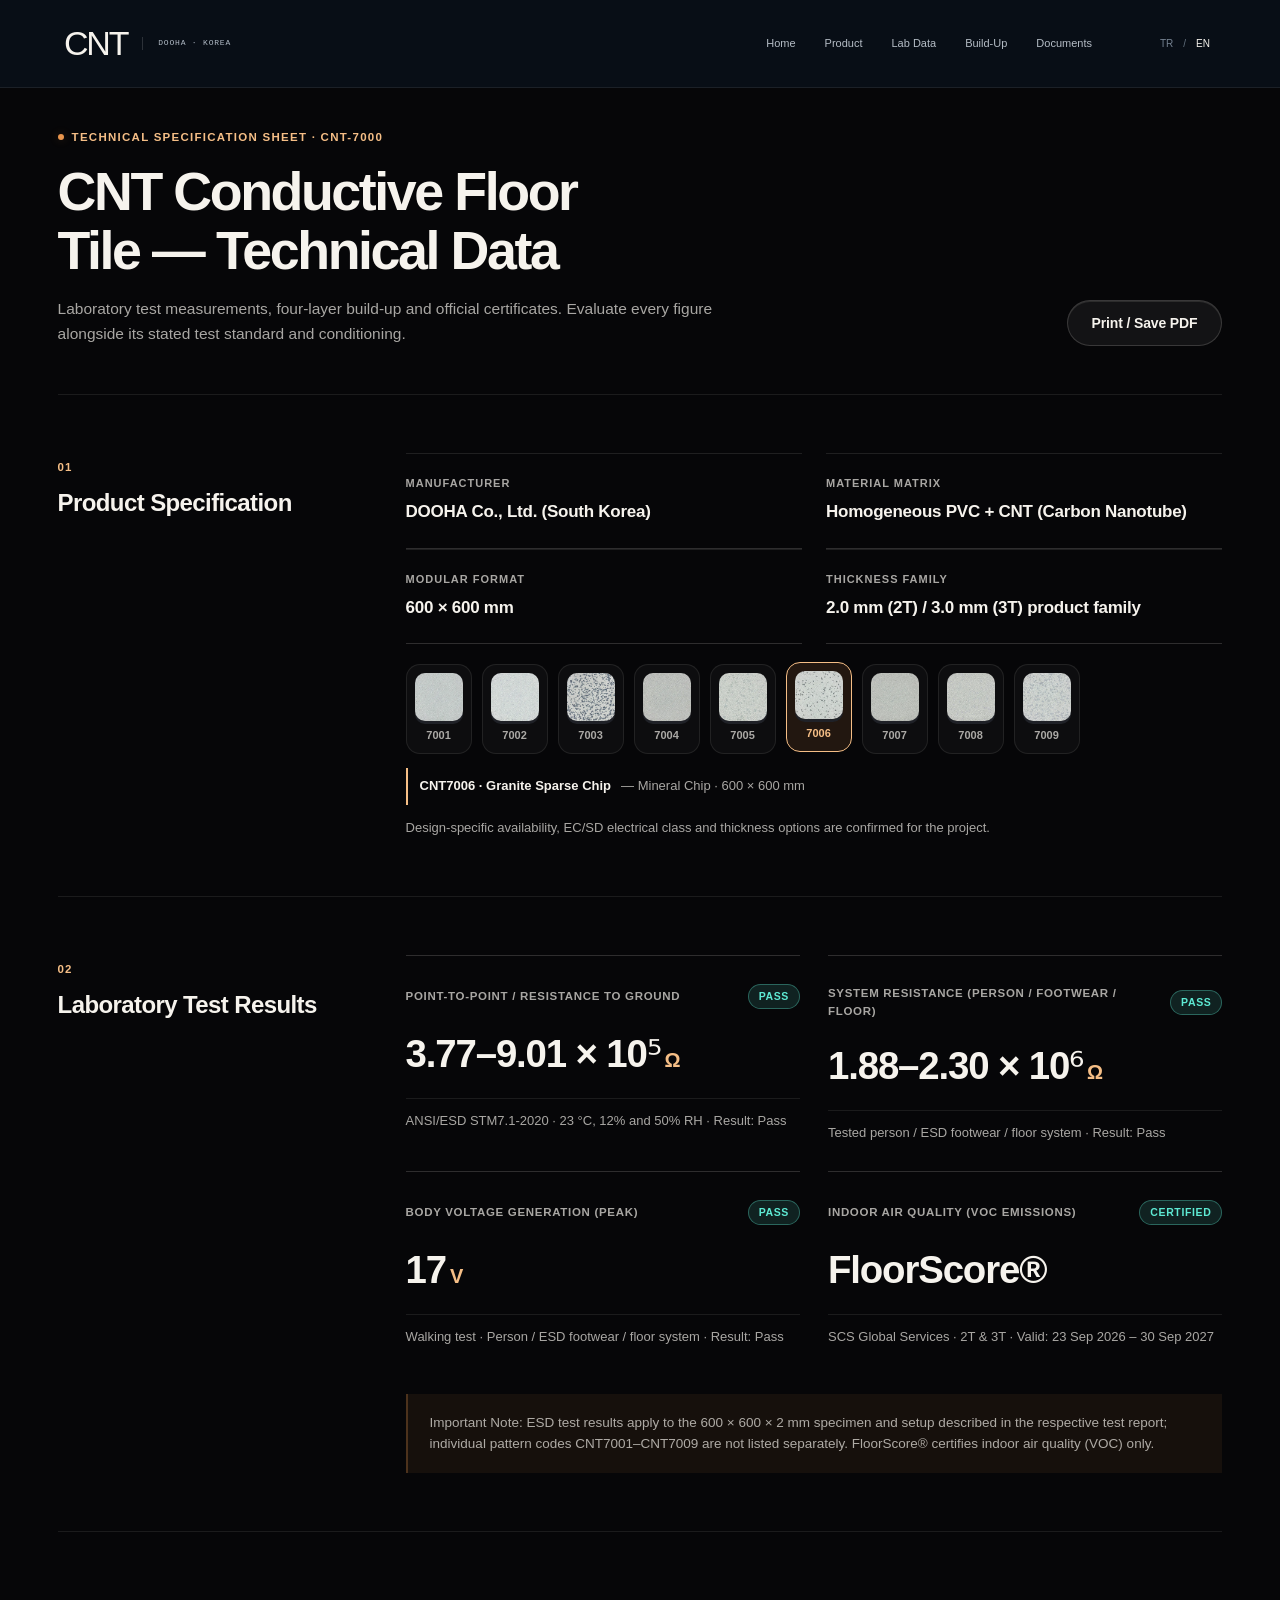
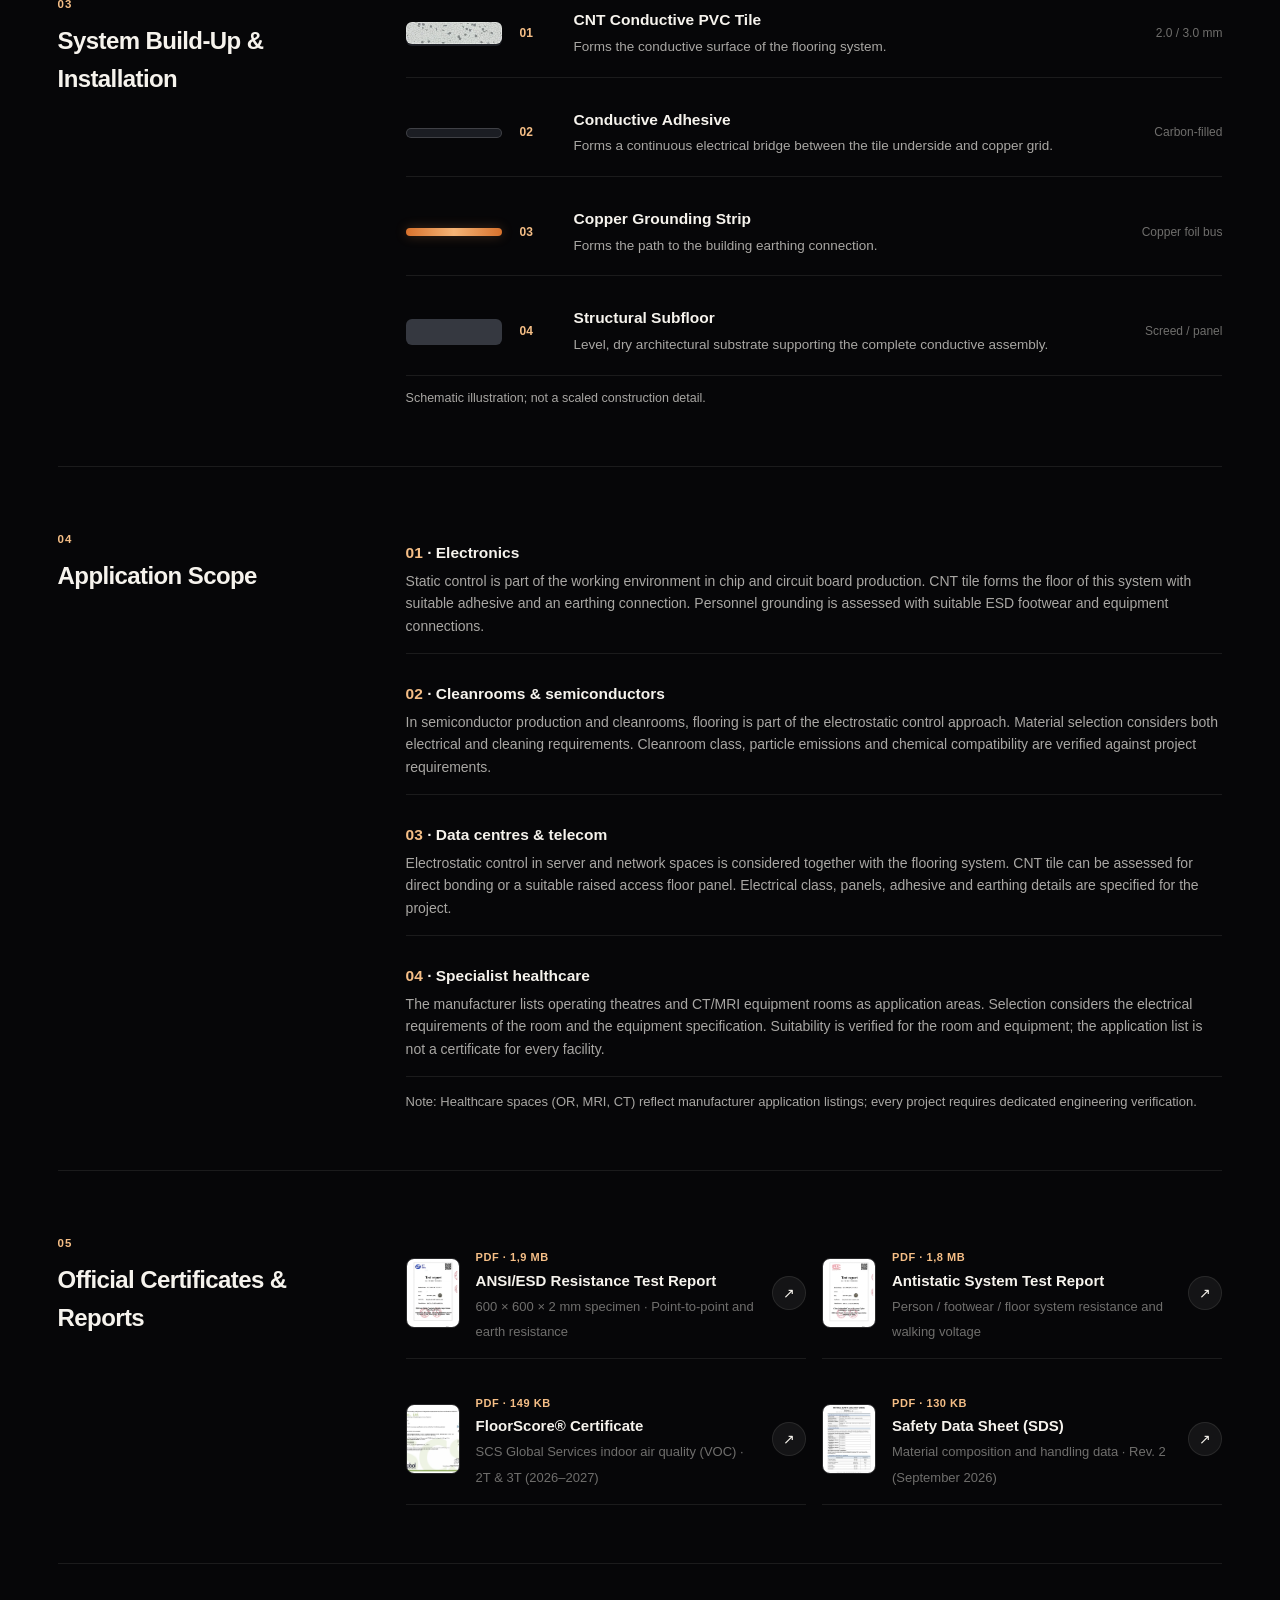
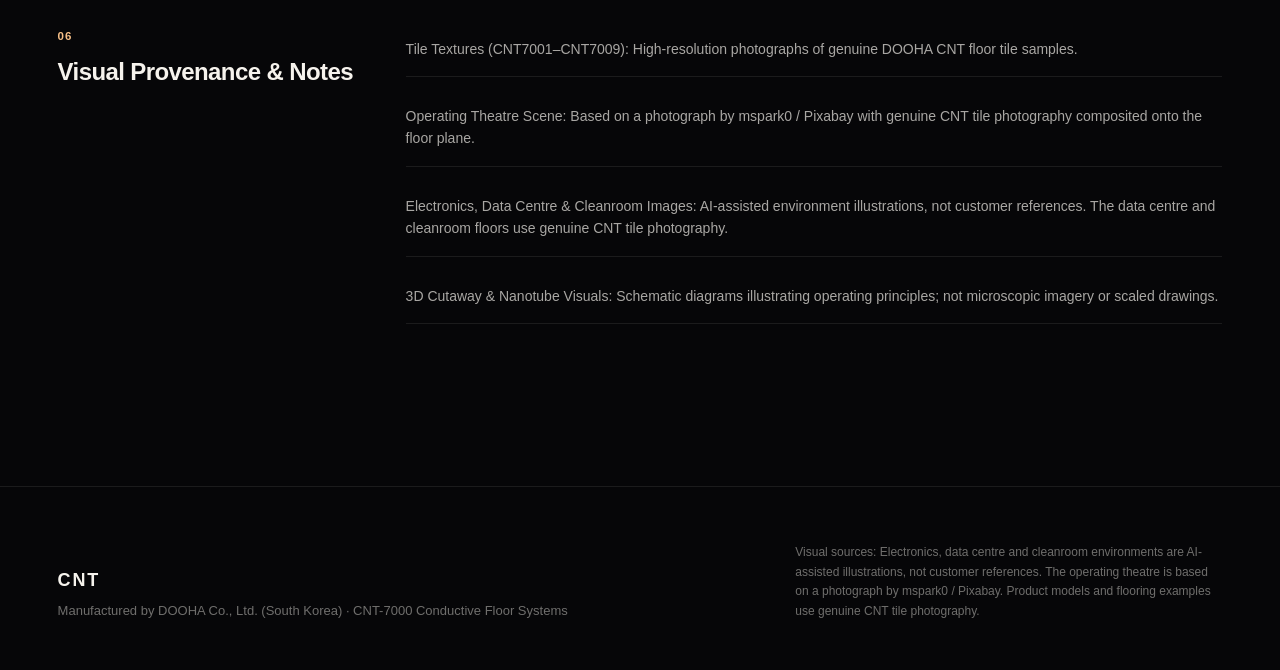
==== teknik.html @ 6a22bdb7 "Publish CNT product experience" ====
<!doctype html>
<html lang="tr">
  <head>
    <meta charset="UTF-8" />
    <meta name="viewport" content="width=device-width, initial-scale=1.0" />
    <title>Teknik Veri Föyü — CNT İletken Zemin Karosu</title>
    <meta
      name="description"
      content="CNT iletken zemin karosu ANSI/ESD STM7.1 test sonuçları, sistem direnci, FloorScore® belgesi ve uygulama kesiti."
    />
    <meta name="theme-color" content="#070709" />
    <link rel="icon" href="/favicon.svg" type="image/svg+xml" />
    <script type="module" crossorigin src="/assets/teknik-BvYZJyWI.js"></script>
    <link rel="modulepreload" crossorigin href="/assets/navigation-B5n_tOTE.js">
    <link rel="stylesheet" crossorigin href="/assets/navigation-Yqg-w2Fh.css">
    <link rel="stylesheet" crossorigin href="/assets/teknik-Cl3Y-DJU.css">
  </head>
  <body>
    <a class="skip-link" href="#main" data-t="a11y.skip">İçeriğe geç</a>

    <header class="cinema-nav is-scrolled" id="top">
      <div class="cinema-nav__inner">
        <a href="/" class="cinema-nav__brand" data-home-href aria-label="CNT Ana Sahne">
          <span class="cinema-nav__logo">CNT</span>
          <span class="cinema-nav__origin" data-t="nav.origin">DOOHA · KORE</span>
        </a>

        <nav class="cinema-nav__links" aria-label="Bölümler">
          <a href="/" class="cinema-nav__link" data-home-href data-t="nav.home">Ana sayfa</a>
          <a href="#urun" class="cinema-nav__link" data-t="tech.nav.s1">Ürün</a>
          <a href="#testler" class="cinema-nav__link" data-t="tech.nav.s2">Testler</a>
          <a href="#uygulama" class="cinema-nav__link" data-t="tech.nav.s3">Katmanlar</a>
          <a href="#belgeler" class="cinema-nav__link" data-t="tech.nav.s5">Belgeler</a>
        </nav>

        <div class="cinema-nav__actions">
          <div class="lang-pill" role="group" aria-label="Dil / Language">
            <button type="button" data-lang-btn="tr" aria-pressed="true">TR</button>
            <span class="lang-pill__separator" aria-hidden="true">/</span>
            <button type="button" data-lang-btn="en" aria-pressed="false">EN</button>
          </div>
        </div>
      </div>
    </header>

    <main id="main" class="container tech-page">
      <header class="tech-head">
        <div class="tech-head__text">
          <span class="eyebrow" data-t="tech.docCode">TEKNİK ŞARTNAME FÖYÜ · CNT-7000</span>
          <h1 class="display-lg" data-t="tech.title">CNT İletken Zemin Karosu — Teknik Bilgiler</h1>
          <p class="prose-calm" data-t="tech.lead">Laboratuvar ölçüm sonuçları, sistem uygulama kesiti ve resmi sertifikalar. Tüm değerleri altlarında belirtilen test standartları ve koşullarıyla birlikte değerlendirin.</p>
        </div>
        <button type="button" class="pill-btn pill-btn--ghost" data-print-btn>
          <span data-t="tech.print">Yazdır / PDF Kaydet</span>
        </button>
      </header>

      <!-- 01 PRODUCT -->
      <section class="tech-section" id="urun">
        <div class="tech-section__title">
          <span class="tech-section__num">01</span>
          <h2 data-t="tech.s1">Ürün Tanımı</h2>
        </div>
        <div>
          <dl class="spec-cards">
            <div class="spec-card">
              <dt data-t="tech.m.maker">Üretici</dt>
              <dd data-t="tech.m.makerV">DOOHA Co., Ltd. (Güney Kore)</dd>
            </div>
            <div class="spec-card">
              <dt data-t="tech.m.mat">Malzeme Yapısı</dt>
              <dd data-t="tech.m.matV">Homojen PVC + CNT (Karbon Nanotüp)</dd>
            </div>
            <div class="spec-card">
              <dt data-t="tech.m.size">Modüler Ölçü</dt>
              <dd data-t="tech.m.sizeV">600 × 600 mm</dd>
            </div>
            <div class="spec-card">
              <dt data-t="tech.m.thick">Kalınlık Seçenekleri</dt>
              <dd data-t="tech.m.thickV">2,0 mm (2T) / 3,0 mm (3T) ürün ailesi</dd>
            </div>
          </dl>
          <div class="spec-swatches" data-spec-swatches></div>
          <div class="spec-active-bar" data-spec-active></div>
          <p class="prose-calm" style="font-size: 13px; margin-top: 12px" data-t="tech.m.note">Desen bazında stok, EC/SD elektriksel sınıf ve kalınlık seçenekleri proje aşamasında doğrulanır.</p>
        </div>
      </section>

      <!-- 02 LAB DATA -->
      <section class="tech-section" id="testler">
        <div class="tech-section__title">
          <span class="tech-section__num">02</span>
          <h2 data-t="tech.s2">Laboratuvar Test Sonuçları</h2>
        </div>
        <div>
          <div class="lab-grid">
            <article class="lab-card">
              <div class="lab-card__top">
                <span class="lab-card__label" data-t="tech.lab.c1.t">Noktadan Noktaya / Toprak Direnci</span>
                <span class="lab-badge">PASS</span>
              </div>
              <div class="lab-card__val">
                <span data-t="tech.lab.c1.v">3,77–9,01 × 10⁵</span><span class="lab-card__unit" data-t="tech.lab.c1.u">Ω</span>
              </div>
              <p class="lab-card__meta" data-t="tech.lab.c1.m">ANSI/ESD STM7.1-2020 · 23 °C, %12 ve %50 bağıl nem · Sonuç: Pass</p>
            </article>

            <article class="lab-card">
              <div class="lab-card__top">
                <span class="lab-card__label" data-t="tech.lab.c2.t">Sistem Direnci (İnsan / Ayakkabı / Zemin)</span>
                <span class="lab-badge">PASS</span>
              </div>
              <div class="lab-card__val">
                <span data-t="tech.lab.c2.v">1,88–2,30 × 10⁶</span><span class="lab-card__unit" data-t="tech.lab.c2.u">Ω</span>
              </div>
              <p class="lab-card__meta" data-t="tech.lab.c2.m">İnsan / ESD ayakkabı / zemin test düzeni · Sonuç: Pass</p>
            </article>

            <article class="lab-card">
              <div class="lab-card__top">
                <span class="lab-card__label" data-t="tech.lab.c3.t">Vücut Voltajı Üretimi (Tepe Değer)</span>
                <span class="lab-badge">PASS</span>
              </div>
              <div class="lab-card__val">
                <span data-t="tech.lab.c3.v">17</span><span class="lab-card__unit" data-t="tech.lab.c3.u">V</span>
              </div>
              <p class="lab-card__meta" data-t="tech.lab.c3.m">Yürüme testi · İnsan / ESD ayakkabı / zemin sistemi · Sonuç: Pass</p>
            </article>

            <article class="lab-card">
              <div class="lab-card__top">
                <span class="lab-card__label" data-t="tech.lab.c4.t">İç Hava Kalitesi (Uçucu Organik Bileşik)</span>
                <span class="lab-badge">CERTIFIED</span>
              </div>
              <div class="lab-card__val">
                <span data-t="tech.lab.c4.v">FloorScore®</span>
              </div>
              <p class="lab-card__meta" data-t="tech.lab.c4.m">SCS Global Services · 2T ve 3T · Geçerlilik: 23.09.2026–30.09.2027</p>
            </article>
          </div>

          <p class="tech-note" data-t="tech.lab.caveat">Önemli Not: ESD test sonuçları 600 × 600 × 2 mm numuneye ve ilgili rapordaki test düzenine aittir; CNT7001–CNT7009 desen kodları raporlarda ayrı ayrı listelenmez. FloorScore® yalnızca iç hava kalitesini (VOC) belgeler; ESD veya yangın sertifikası değildir.</p>
        </div>
      </section>

      <!-- 03 SYSTEM BUILD-UP -->
      <section class="tech-section" id="uygulama">
        <div class="tech-section__title">
          <span class="tech-section__num">03</span>
          <h2 data-t="tech.s3">Sistem Katmanları ve Uygulama</h2>
        </div>
        <div>
          <div class="xsec-stack" data-xsec-rows></div>
          <p class="prose-calm" style="font-size: 12.5px; margin-top: 12px" data-t="tech.sys.note">Şematik anlatım; ölçekli uygulama detayı değildir.</p>
        </div>
      </section>

      <!-- 04 SECTORS -->
      <section class="tech-section" id="kullanim">
        <div class="tech-section__title">
          <span class="tech-section__num">04</span>
          <h2 data-t="tech.s4">Kullanım Alanları</h2>
        </div>
        <div>
          <ul class="prov-list" data-tech-uses></ul>
          <p class="prose-calm" style="font-size: 13px; margin-top: 14px" data-t="spaces.scopeNote">Not: Sağlık tesislerindeki ameliyathane, MR ve BT alanları üreticinin kullanım alanı listesindedir; her proje için mühendislik doğrulaması yapılmalıdır.</p>
        </div>
      </section>

      <!-- 05 CERTIFICATES -->
      <section class="tech-section" id="belgeler">
        <div class="tech-section__title">
          <span class="tech-section__num">05</span>
          <h2 data-t="tech.s5">Resmi Belgeler ve Raporlar</h2>
        </div>
        <div class="tech-doc-grid" data-tech-docs></div>
      </section>

      <!-- 06 PROVENANCE -->
      <section class="tech-section" id="kaynaklar" style="border-bottom: 0">
        <div class="tech-section__title">
          <span class="tech-section__num">06</span>
          <h2 data-t="tech.s6">Görsel Kaynakları ve Notlar</h2>
        </div>
        <ul class="prov-list">
          <li data-t="tech.src.1">Karo Dokuları (CNT7001–CNT7009): Gerçek DOOHA CNT zemin karosu numunelerinin yüksek çözünürlüklü fotoğrafları.</li>
          <li data-t="tech.src.2">Ameliyathane Görseli: mspark0 / Pixabay fotoğrafı temel alınarak zemin düzlemine gerçek CNT karo dokuları uygulanmıştır.</li>
          <li data-t="tech.src.3">Elektronik Üretim, Veri Merkezi ve Temiz Oda Görselleri: Yapay zekâ destekli ortam görselleştirmeleridir; gerçek müşteri referansı değildir. Veri merkezi ve temiz oda zeminlerinde gerçek CNT karo fotoğrafları kullanılır.</li>
          <li data-t="tech.src.4">3B Katman ve Nanotüp Görselleri: Çalışma prensibini açıklayan şematik diyagramlardır; mikroskobik görüntü veya ölçekli imalat çizimi değildir.</li>
        </ul>
      </section>
    </main>

    <footer class="cinema-footer">
      <div class="container cinema-footer__inner">
        <div class="cinema-footer__brand">
          <strong>CNT</strong>
          <p data-t="footer.maker">DOOHA Co., Ltd. (Güney Kore) üretimi · CNT-7000 İletken Zemin Sistemleri</p>
        </div>
        <p class="cinema-footer__credits" data-t="footer.credits">Görsel kaynakları: Elektronik üretim, veri merkezi ve temiz oda ortamları yapay zekâ destekli temsilî görselleştirmelerdir. Ameliyathane mspark0 / Pixabay fotoğrafı temellidir. Ürün modeli ve döşeme örnekleri gerçek CNT karo fotoğraflarını kullanır.</p>
      </div>
    </footer>

  </body>
</html>
---- assets/navigation-Yqg-w2Fh.css ----
:root{--stage-gutter:clamp(24px,5vw,88px);--stage-mono:"SFMono-Regular",Consolas,"Liberation Mono",monospace}#top.cinema-nav,#top.cinema-nav:not(.is-scrolled){height:88px;padding-inline:var(--stage-gutter)}#top .cinema-nav__inner,#top.cinema-nav:not(.is-scrolled) .cinema-nav__inner,#top.cinema-nav.is-scrolled .cinema-nav__inner{width:100%;max-width:1600px;height:100%;box-shadow:none;-webkit-backdrop-filter:none;background:0 0;border:0;border-radius:0;padding-inline:0}#top.cinema-nav.is-scrolled{background:#080e16;border-bottom:1px solid #f6f3ed14}#top .cinema-nav__brand{align-items:center;gap:15px}#top .cinema-nav__logo{letter-spacing:-.065em;font-size:34px;font-weight:500}#top .cinema-nav__origin{font-family:var(--stage-mono);letter-spacing:.1em;color:#b1bbc6;border-left:1px solid #ffffff26;padding-left:15px;font-size:8px}#top .cinema-nav__links{gap:29px;margin-left:auto;margin-right:42px}#top .cinema-nav__link{color:#b5bdc6;border-radius:0;padding:7px 0;font-size:11px;font-weight:400;position:relative;background:0 0!important}#top .cinema-nav__link:after{content:"";background:var(--amber);transform-origin:0;height:1px;transition:transform .2s;position:absolute;bottom:1px;left:0;right:0;transform:scaleX(0)}#top .cinema-nav__link.is-current:after,#top .cinema-nav__link:hover:after{transform:scaleX(1)}#top .cinema-nav__technical{color:#ece9e2;margin-left:17px}#top .lang-pill{background:0 0;border:0;border-radius:0;gap:4px;padding:0}#top .lang-pill button{color:#758291;border-radius:0;min-height:36px;padding:6px;font-size:10px;font-weight:400;background:0 0!important}#top .lang-pill button[aria-pressed=true]{color:#f6f3ed}#top .lang-pill:before{display:none}#top .lang-pill__separator{color:#64717f;font-size:10px}#top .lang-pill button+button:before{content:none}#top .lang-pill button{appearance:none;box-shadow:none;border:0}@media (max-width:1100px){#top .cinema-nav__links{gap:22px;margin-right:20px}#top .cinema-nav__origin{display:none}}@media (max-width:920px){#top .cinema-nav__links{display:none}#top .menu-trigger{border-radius:0}}@media (max-width:700px){#top.cinema-nav,#top.cinema-nav:not(.is-scrolled){height:83px;padding-inline:24px}#top .cinema-nav__logo{font-size:30px}#top .cinema-nav__actions{gap:14px}#top .menu-trigger{border:1px solid #ffffff38;border-radius:0;width:40px;height:40px}#top .lang-pill button{padding:6px 3px;font-size:10px}}@media (prefers-reduced-motion:reduce){#top .cinema-nav__link:after{transition:none}}
---- assets/teknik-Cl3Y-DJU.css ----
:root{--bg-void:#060608;--bg-stage:#0a0a0e;--bg-velvet:#101116;--bg-card:#14141ac2;--bg-glass:#0e0e13c2;--bg-glass-strong:#0a0a0ee6;--text-1:#f6f3ed;--text-2:#f6f3edad;--text-3:#f6f3ed70;--amber:#e8954d;--amber-soft:#f5be86;--amber-glow:#e8954d3d;--cyan-spark:#7dd3fc;--emerald:#5eead4;--hairline:#fff8ee16;--hairline-strong:#fff8ee29;--specular-top:inset 0 1px 0 #fffcf61a;--font-sans:-apple-system, BlinkMacSystemFont, "SF Pro Display", "SF Pro Text", "Helvetica Neue", "Segoe UI", Arial, sans-serif;--r-pill:999px;--r-lg:28px;--r-md:20px;--r-sm:14px;--max-w:1360px;--pad-x:clamp(20px, 4.5vw, 64px);--nav-h:76px;--ease-cinema:cubic-bezier(.16, 1, .3, 1)}*,:before,:after{box-sizing:border-box}html{background:var(--bg-void);color:var(--text-1);-webkit-text-size-adjust:100%;font-synthesis:none}html.modal-locked,html.modal-locked body{overflow:hidden}body{font-family:var(--font-sans);color:var(--text-1);background:var(--bg-void);-webkit-font-smoothing:antialiased;-moz-osx-font-smoothing:grayscale;margin:0;font-size:16px;line-height:1.6;overflow-x:clip}h1,h2,h3,h4,p,ul,ol,dl,dd,figure{margin:0;padding:0}ul,ol{list-style:none}a{color:inherit;text-decoration:none}img,canvas,svg{max-width:100%;display:block}img{height:auto}button,input,textarea,select{font:inherit;color:inherit}button{cursor:pointer;background:0 0;border:0;padding:0}:focus-visible{outline:2px solid var(--amber-soft);outline-offset:3px}::selection{color:#fff;background:#e8954d52}[hidden]{display:none!important}[id]{scroll-margin-top:calc(var(--nav-h) + 16px)}.skip-link{z-index:300;border-radius:var(--r-pill);background:var(--text-1);color:var(--bg-void);transition:transform .22s var(--ease-cinema);padding:10px 18px;font-size:13px;font-weight:600;position:fixed;top:12px;left:16px;transform:translateY(-200%)}.skip-link:focus{transform:translateY(0)}.container{max-width:var(--max-w);padding-inline:var(--pad-x);margin-inline:auto}.eyebrow{letter-spacing:.11em;text-transform:uppercase;color:var(--amber-soft);align-items:center;gap:8px;font-size:11.5px;font-weight:600;display:inline-flex}.eyebrow:before{content:"";background:var(--amber);width:6px;height:6px;box-shadow:0 0 10px var(--amber-glow);border-radius:50%;flex:none}.display-xl{letter-spacing:-.034em;color:var(--text-1);text-wrap:balance;font-size:clamp(34px,3.9vw,56px);font-weight:600;line-height:1.06}.display-lg{letter-spacing:-.03em;color:var(--text-1);text-wrap:balance;font-size:clamp(30px,3.4vw,50px);font-weight:600;line-height:1.09}.display-sub{color:#f6f3ed85;font-weight:500}.prose-calm{color:var(--text-2);text-wrap:pretty;font-size:clamp(15.5px,1.12vw,17.5px);line-height:1.62}.pill-btn{border-radius:var(--r-pill);color:#09090c;letter-spacing:-.01em;white-space:nowrap;height:46px;transition:transform .24s var(--ease-cinema), box-shadow .24s var(--ease-cinema), background .24s, border-color .24s;background:linear-gradient(#f8f5ef 0%,#e4ddd2 100%);justify-content:center;align-items:center;gap:10px;padding:0 24px;font-size:14px;font-weight:600;display:inline-flex;box-shadow:0 8px 28px #0006,inset 0 1px #ffffffd9}.pill-btn:hover{transform:translateY(-1.5px);box-shadow:0 12px 34px #e8954d47}.pill-btn--copper{color:#090807;background:linear-gradient(135deg,#f5b67a 0%,#d87a32 100%);box-shadow:0 10px 32px #d87a3252,inset 0 1px #ffffff80}.pill-btn--copper:hover{box-shadow:0 14px 42px #e8954d7a,inset 0 1px #ffffffa6}.pill-btn--ghost{color:var(--text-1);border:1px solid var(--hairline-strong);box-shadow:var(--specular-top);-webkit-backdrop-filter:blur(16px);background:#ffffff0e}.pill-btn--ghost:hover{box-shadow:var(--specular-top);background:#ffffff1c;border-color:#fff8ee47}.cinema-nav{z-index:120;height:var(--nav-h);pointer-events:none;transition:background .32s var(--ease-cinema);background:linear-gradient(#060608db 0%,#06060800 100%);align-items:center;padding-inline:16px;display:flex;position:fixed;top:0;left:0;right:0}.cinema-nav.is-scrolled{background:linear-gradient(#060608eb 0%,#06060873 68%,#06060800 100%)}.cinema-nav__inner{pointer-events:auto;width:100%;max-width:var(--max-w);padding-inline:calc(var(--pad-x) - 16px);border-radius:var(--r-pill);height:54px;transition:max-width .38s var(--ease-cinema), padding-inline .38s var(--ease-cinema), background-color .32s var(--ease-cinema), border-color .32s var(--ease-cinema), box-shadow .32s var(--ease-cinema);border:1px solid #0000;justify-content:space-between;align-items:center;gap:20px;margin-inline:auto;display:flex}.cinema-nav.is-scrolled .cinema-nav__inner{background:var(--bg-glass-strong);-webkit-backdrop-filter:blur(28px)saturate(160%);border-color:#fff8ee24;max-width:1020px;padding-inline:22px;box-shadow:0 18px 48px #000000ad,inset 0 1px #fffcf617}.cinema-nav__brand{white-space:nowrap;align-items:baseline;gap:10px;display:inline-flex}.cinema-nav__logo{letter-spacing:.1em;color:var(--text-1);font-size:19px;font-weight:700}.cinema-nav__origin{letter-spacing:.14em;text-transform:uppercase;color:var(--text-3);font-size:10.5px;font-weight:500}.cinema-nav__links{align-items:center;gap:6px;display:flex}.cinema-nav__link{border-radius:var(--r-pill);color:var(--text-2);white-space:nowrap;padding:6px 14px;font-size:13.5px;font-weight:450;transition:color .18s,background-color .18s}.cinema-nav__link:hover{color:var(--text-1);background:#ffffff0d}.cinema-nav__link.is-current{color:var(--text-1);background:#ffffff16}.cinema-nav__actions{align-items:center;gap:10px;display:flex}.lang-pill{border-radius:var(--r-pill);border:1px solid var(--hairline);background:#ffffff0f;align-items:center;padding:3px;display:inline-flex}.lang-pill button{border-radius:var(--r-pill);color:var(--text-3);padding:5px 10px;font-size:11.5px;font-weight:600;transition:background-color .18s,color .18s}.lang-pill button[aria-pressed=true]{color:var(--text-1);background:#ffffff2e}.cinema-footer{border-top:1px solid var(--hairline);background:var(--bg-void);padding:56px 0 48px}.cinema-footer__inner{flex-wrap:wrap;justify-content:space-between;align-items:flex-end;gap:28px;display:flex}.cinema-footer__brand strong{letter-spacing:.1em;font-size:18px}.cinema-footer__brand p{color:var(--text-3);margin-top:6px;font-size:13px}.cinema-footer__credits{color:var(--text-3);max-width:64ch;font-size:12px;line-height:1.65}@media (max-width:920px){.cinema-nav__links,.cinema-nav__origin{display:none}.cinema-nav__inner{padding-inline:16px}}.menu-trigger{border:1px solid var(--hairline-strong);border-radius:50%;place-content:center;gap:5px;width:44px;height:44px;display:none}.menu-trigger span{background:var(--text-1);width:17px;height:1px}.menu-trigger:hover{background:#ffffff14}.mobile-navigation:not([open]){display:none}.mobile-navigation{width:min(460px,100%);max-width:100%;height:100dvh;max-height:100dvh;padding:max(24px, env(safe-area-inset-top)) 28px max(28px, env(safe-area-inset-bottom));color:var(--text-1);overscroll-behavior:contain;background:#101116;border:0;margin:0;position:fixed;inset:0 0 0 auto}.mobile-navigation::backdrop{-webkit-backdrop-filter:blur(8px);backdrop-filter:blur(8px);background:#000000a8}.mobile-navigation__head{border-bottom:1px solid var(--hairline-strong);justify-content:space-between;align-items:center;padding-bottom:28px;display:flex}.mobile-navigation__head>span{color:var(--text-3);letter-spacing:.1em;text-transform:uppercase;font-size:12px}.mobile-navigation__close{min-height:44px;color:var(--amber-soft);padding:8px 12px}.mobile-navigation__links{padding-block:28px;display:grid}.mobile-navigation__link{border-bottom:1px solid var(--hairline);letter-spacing:-.04em;padding-block:22px;font-size:clamp(26px,7vw,36px);line-height:1.2}.mobile-navigation__link:hover{color:var(--amber-soft)}.mobile-navigation__signature{color:var(--text-3);letter-spacing:.16em;margin-top:48px;font-size:11px;display:block}html.menu-locked,html.menu-locked body{overflow:hidden}@media (max-width:920px){.menu-trigger{flex:none;display:grid}.cinema-nav__actions{gap:12px}}@media (prefers-reduced-motion:reduce){*,:before,:after{scroll-behavior:auto!important;transition-duration:0s!important;animation-duration:0s!important}}.tech-page{padding-top:calc(var(--nav-h) + 52px);padding-bottom:104px}.tech-head{border-bottom:1px solid var(--hairline);flex-wrap:wrap;justify-content:space-between;align-items:flex-end;gap:28px;padding-bottom:48px;display:flex}.tech-head__text{flex-direction:column;gap:16px;max-width:700px;display:flex}.tech-section{border-bottom:1px solid var(--hairline);grid-template-columns:300px minmax(0,1fr);align-items:start;gap:48px;padding:58px 0;display:grid}.tech-section__title{top:calc(var(--nav-h) + 24px);position:sticky}.tech-section__num{font-variant-numeric:tabular-nums;letter-spacing:.08em;color:var(--amber-soft);font-size:11.5px;font-weight:600}.tech-section__title h2{letter-spacing:-.025em;margin-top:6px;font-size:24px;font-weight:600}.spec-cards{grid-template-columns:repeat(2,minmax(0,1fr));gap:16px;display:grid}.spec-card{border:1px solid var(--hairline);box-shadow:var(--specular-top);background:#ffffff08;border-radius:20px;padding:22px 24px}.spec-card dt{letter-spacing:.09em;text-transform:uppercase;color:var(--text-3);font-size:11px;font-weight:600}.spec-card dd{letter-spacing:-.015em;margin-top:6px;font-size:17px;font-weight:600}.spec-swatches{flex-wrap:wrap;gap:10px;margin-top:20px;display:flex}.spec-sw{border:1px solid var(--hairline);background:#ffffff08;border-radius:14px;flex-direction:column;align-items:center;gap:6px;padding:8px;transition:border-color .18s,transform .18s,background-color .18s;display:flex}.spec-sw:hover{border-color:var(--hairline-strong)}.spec-sw img{object-fit:cover;border-radius:10px;width:48px;height:48px;box-shadow:0 3px #1f2127}.spec-sw span{font-variant-numeric:tabular-nums;color:var(--text-2);font-size:11px;font-weight:600}.spec-sw.is-active{border-color:var(--amber-soft);background:#e8954d1f;transform:translateY(-2px)}.spec-sw.is-active span{color:var(--amber-soft)}.spec-active-bar{border-radius:var(--r-pill);border:1px solid var(--hairline);color:var(--text-2);background:#ffffff09;align-items:center;gap:10px;margin-top:14px;padding:8px 14px;font-size:13px;display:inline-flex}.spec-active-bar strong{color:var(--text-1);font-weight:600}.lab-grid{grid-template-columns:repeat(2,minmax(0,1fr));gap:18px;display:grid}.lab-card{border:1px solid var(--hairline-strong);box-shadow:var(--specular-top);background:radial-gradient(120% 100% at 0 0,#e8954d14,#ffffff06);border-radius:24px;flex-direction:column;gap:14px;padding:28px;display:flex}.lab-card__top{justify-content:space-between;align-items:center;gap:10px;display:flex}.lab-card__label{letter-spacing:.06em;text-transform:uppercase;color:var(--text-2);font-size:11.5px;font-weight:600}.lab-badge{border-radius:var(--r-pill);color:var(--emerald);letter-spacing:.06em;background:#5eead41f;border:1px solid #5eead457;padding:3px 10px;font-size:10.5px;font-weight:600}.lab-card__val{font-variant-numeric:tabular-nums;letter-spacing:-.03em;color:var(--text-1);font-size:clamp(28px,3vw,40px);font-weight:600}.lab-card__unit{color:var(--amber-soft);margin-left:4px;font-size:20px}.lab-card__meta{color:var(--text-3);border-top:1px solid var(--hairline);padding-top:12px;font-size:13px;line-height:1.55}.tech-note{color:var(--text-2);background:#e8954d11;border:1px solid #e8954d42;border-radius:18px;margin-top:18px;padding:18px 22px;font-size:13.5px;line-height:1.62}.xsec-stack{gap:12px;display:grid}.xsec-row{border:1px solid var(--hairline);box-shadow:var(--specular-top);background:#ffffff08;border-radius:18px;grid-template-columns:96px 36px minmax(0,1fr) auto;align-items:center;gap:18px;padding:18px 22px;display:grid}.xsec-bar{border-radius:6px;height:22px}.xsec-bar--tile{background-size:cover;border:1px solid #ffffff59;box-shadow:0 2px #1f2127}.xsec-bar--adh{background:#1b1d23;border:1px solid #ffffff29;height:10px}.xsec-bar--cu{background:linear-gradient(90deg,#d8722d,#f5b476,#d8722d);height:8px;box-shadow:0 0 12px #e8954d47}.xsec-bar--sub{background:#353840;height:26px}.tech-doc-grid{grid-template-columns:repeat(2,minmax(0,1fr));gap:16px;display:grid}.tech-doc{border:1px solid var(--hairline);box-shadow:var(--specular-top);transition:background-color .2s, border-color .2s, transform .2s var(--ease-cinema);background:#ffffff08;border-radius:18px;grid-template-columns:54px minmax(0,1fr) auto;align-items:center;gap:16px;padding:14px 18px 14px 14px;display:grid}.tech-doc:hover{background:#fff1;border-color:#f5be865c;transform:translateY(-2px)}.tech-doc img{object-fit:cover;border:1px solid #ffffff24;border-radius:8px;width:54px;height:70px}.doc-pill__arrow{border:1px solid var(--hairline);width:34px;height:34px;color:var(--text-1);background:#ffffff0f;border-radius:50%;place-items:center;font-size:14px;display:grid}.prov-list{gap:12px;display:grid}.prov-list li{border:1px solid var(--hairline);color:var(--text-2);background:#ffffff06;border-radius:16px;padding:16px 20px;font-size:14px}@media (max-width:960px){.tech-section{grid-template-columns:1fr;gap:24px}.tech-section__title{position:static}.spec-cards,.lab-grid,.tech-doc-grid{grid-template-columns:1fr}.xsec-row{grid-template-columns:72px minmax(0,1fr)}}@media print{html,body{color:#111!important;background:#fff!important}.cinema-nav,[data-print-btn]{display:none!important}.tech-page{padding-top:0}.spec-card,.lab-card,.xsec-row,.tech-doc,.prov-list li,.tech-note,.spec-active-bar{break-inside:avoid;color:#111!important;box-shadow:none!important;background:#fff!important;border:1px solid #ccc!important}}@media screen{.tech-head h1{letter-spacing:-.045em;font-size:clamp(34px,4.2vw,62px)}.spec-cards{gap:0 24px}.spec-card{border:0;border-bottom:1px solid var(--hairline-strong);background:0 0;border-radius:0;padding:22px 0}.spec-card dt{color:var(--text-2)}.spec-active-bar{border:0;border-left:2px solid var(--amber-soft);background:0 0;border-radius:0;flex-wrap:wrap;padding-left:12px}.lab-grid{gap:0 28px}.lab-card{border:0;border-top:1px solid var(--hairline-strong);box-shadow:none;background:0 0;border-radius:0;padding:28px 0}.lab-card__meta{color:var(--text-2)}.tech-note{border-width:0 0 0 2px;border-radius:0}.xsec-row,.tech-doc{box-shadow:none;background:0 0;border-width:0 0 1px;border-radius:0;padding-inline:0}.prov-list li{background:0 0;border-width:0 0 1px;border-radius:0;padding-inline:0}}
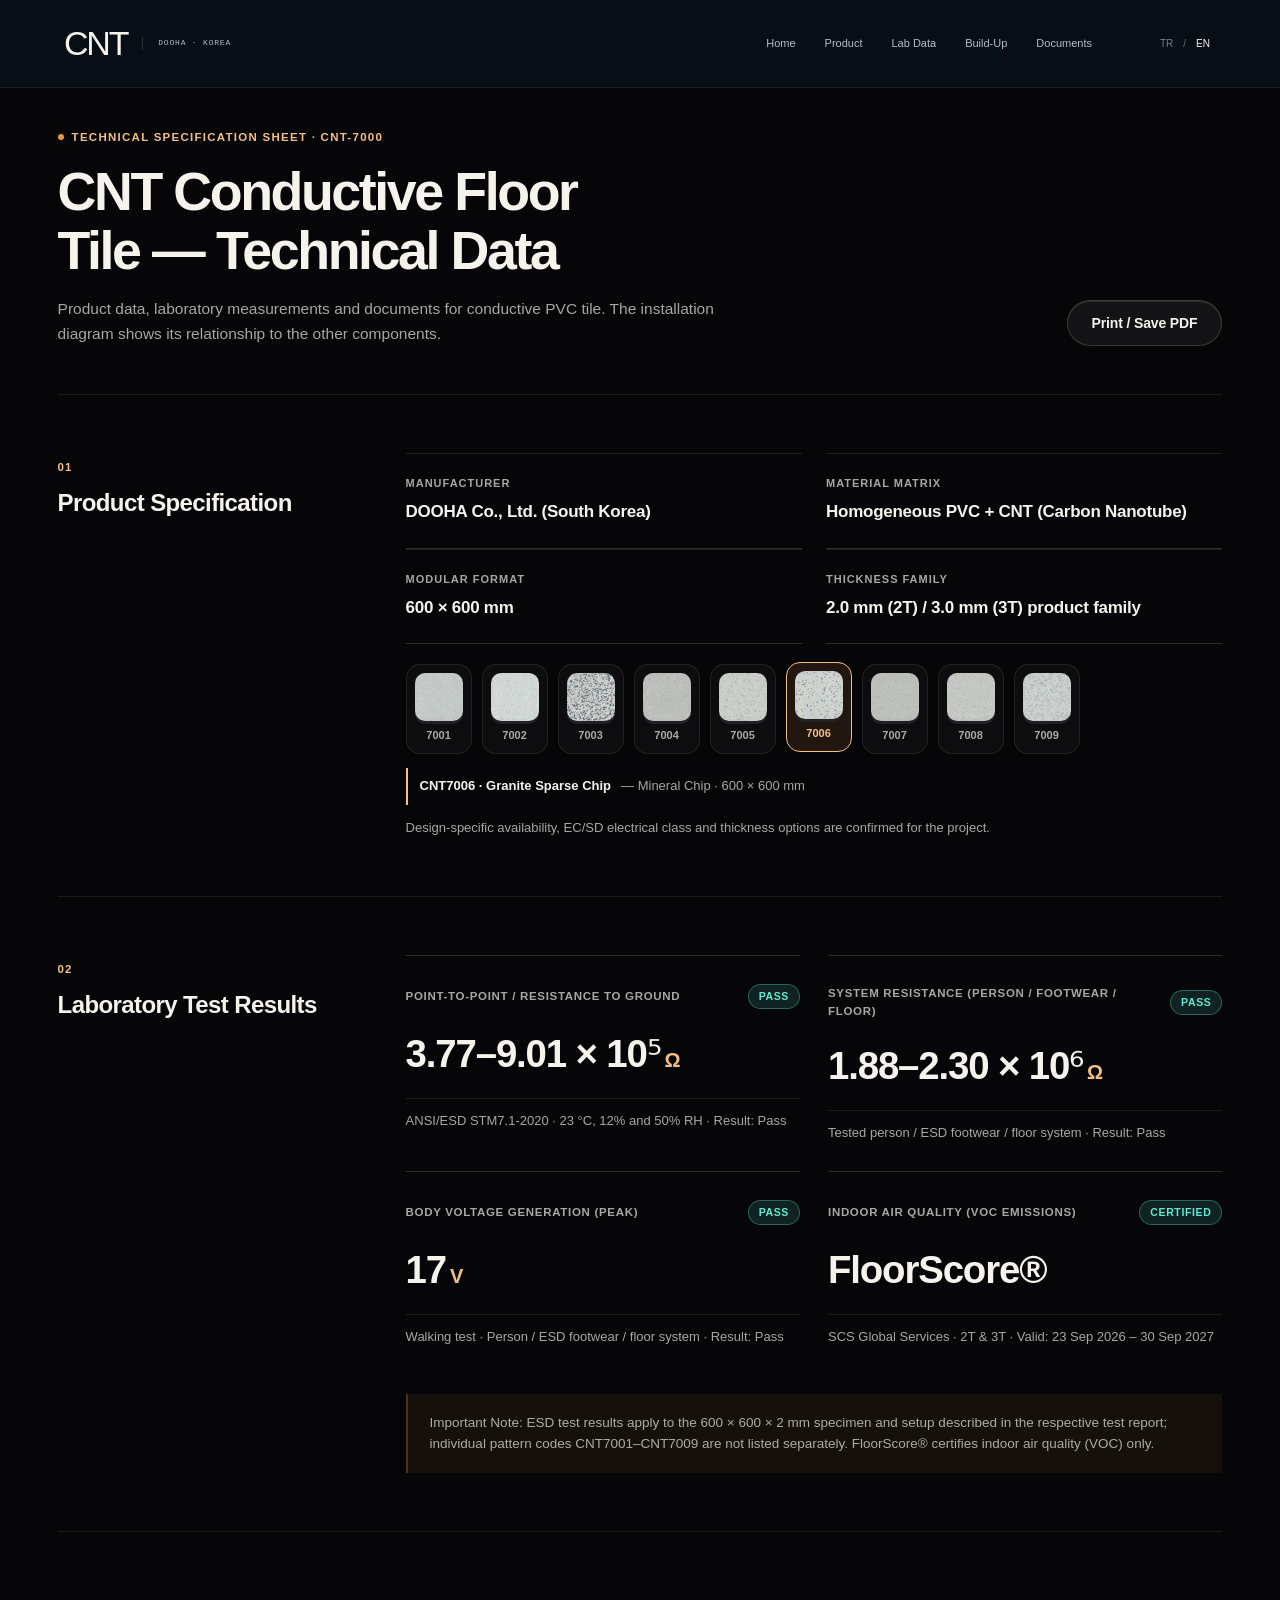
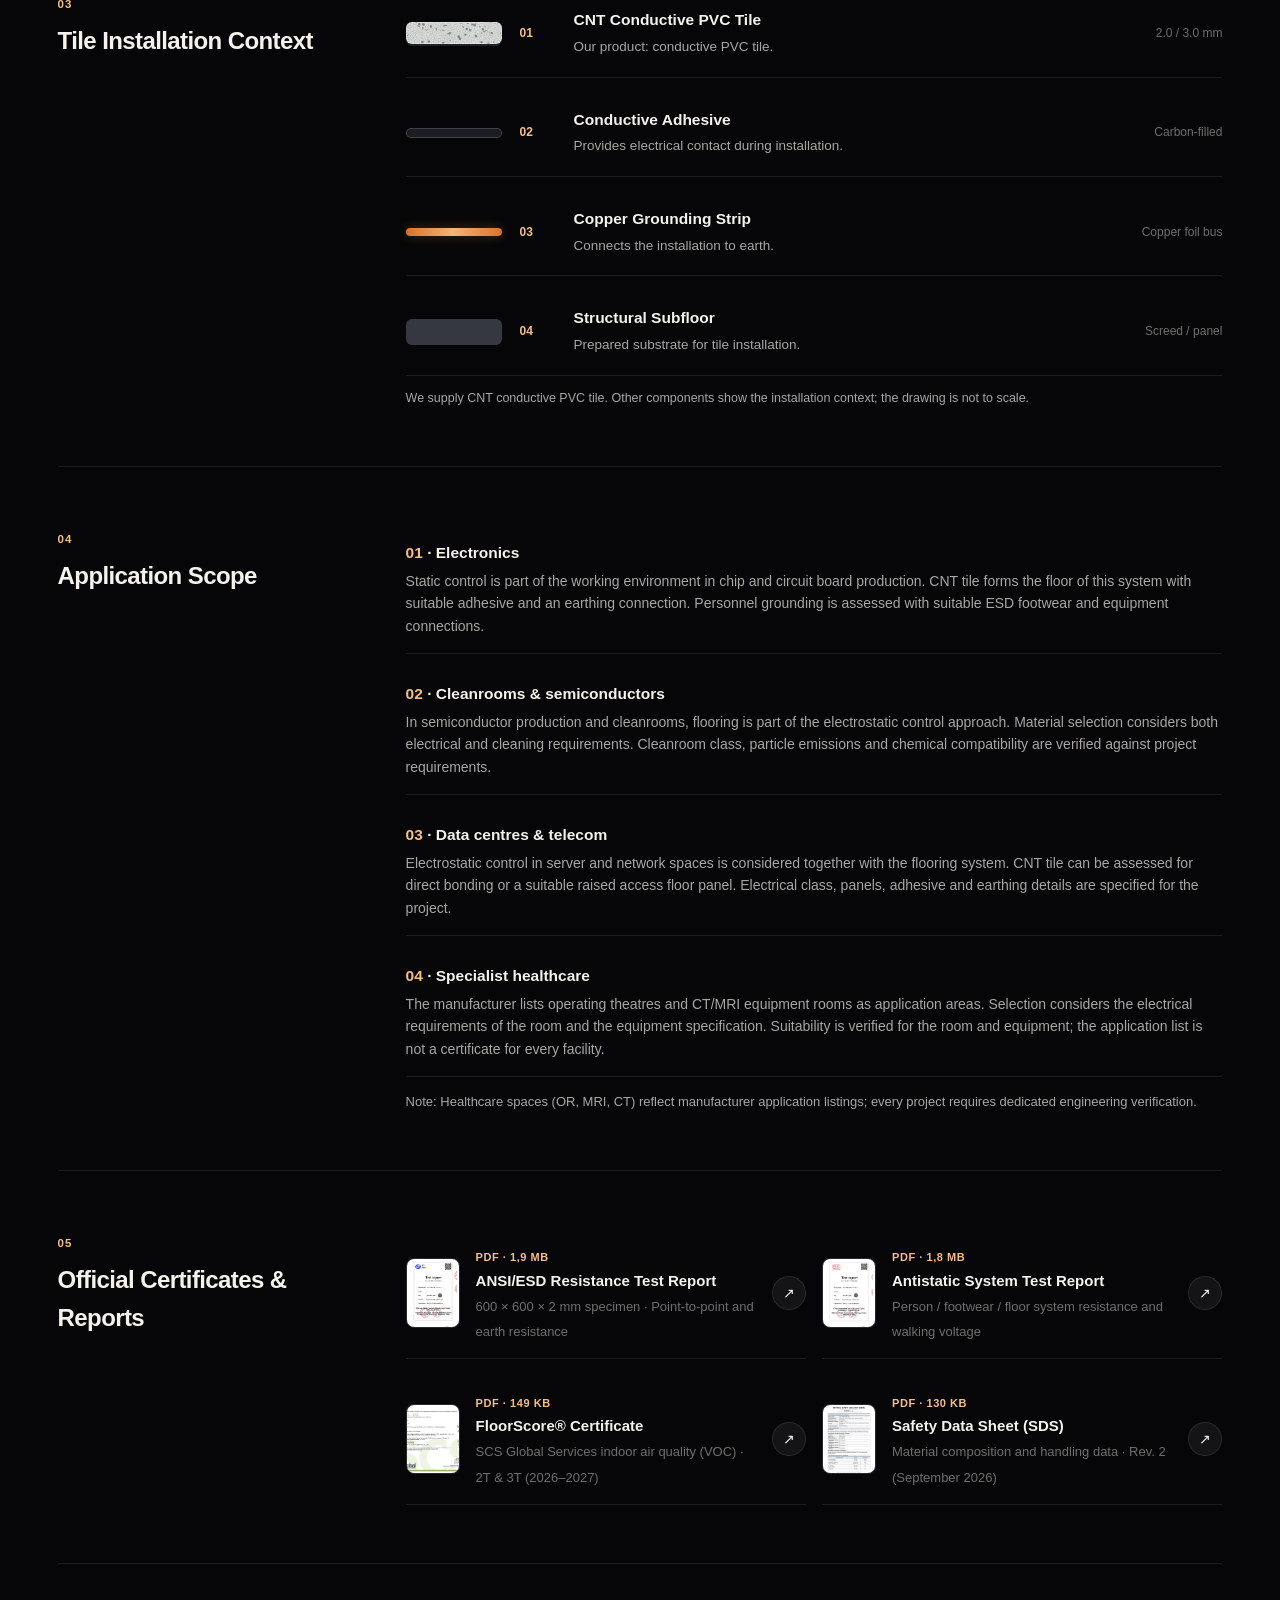
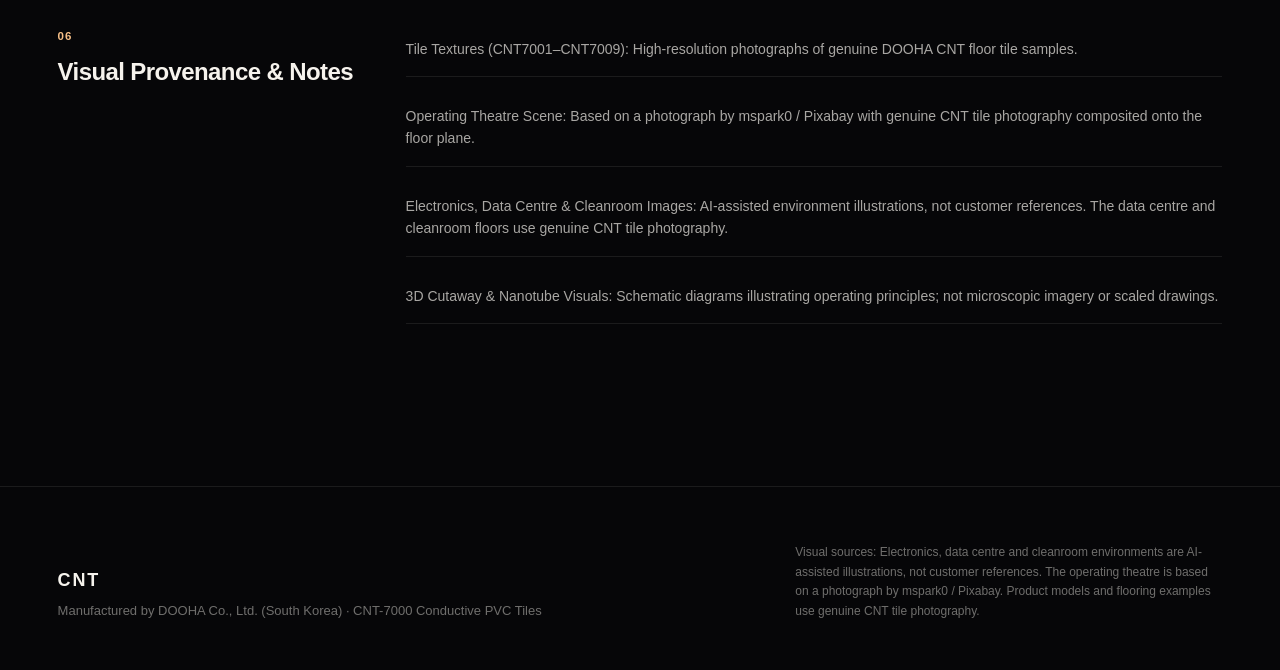
==== commit 64a33e98: "Clarify conductive PVC tile supply scope" ====
--- a/teknik.html
+++ b/teknik.html
@@ -10,8 +10,8 @@
     />
     <meta name="theme-color" content="#070709" />
     <link rel="icon" href="/favicon.svg" type="image/svg+xml" />
-    <script type="module" crossorigin src="/assets/teknik-BvYZJyWI.js"></script>
-    <link rel="modulepreload" crossorigin href="/assets/navigation-B5n_tOTE.js">
+    <script type="module" crossorigin src="/assets/teknik-DftpAvi2.js"></script>
+    <link rel="modulepreload" crossorigin href="/assets/navigation-Db2McQt0.js">
     <link rel="stylesheet" crossorigin href="/assets/navigation-Yqg-w2Fh.css">
     <link rel="stylesheet" crossorigin href="/assets/teknik-Cl3Y-DJU.css">
   </head>
@@ -48,7 +48,7 @@
         <div class="tech-head__text">
           <span class="eyebrow" data-t="tech.docCode">TEKNİK ŞARTNAME FÖYÜ · CNT-7000</span>
           <h1 class="display-lg" data-t="tech.title">CNT İletken Zemin Karosu — Teknik Bilgiler</h1>
-          <p class="prose-calm" data-t="tech.lead">Laboratuvar ölçüm sonuçları, sistem uygulama kesiti ve resmi sertifikalar. Tüm değerleri altlarında belirtilen test standartları ve koşullarıyla birlikte değerlendirin.</p>
+          <p class="prose-calm" data-t="tech.lead">İletken PVC karonun ürün bilgileri, laboratuvar ölçümleri ve belgeleri. Uygulama şeması, karonun diğer bileşenlerle ilişkisini gösterir.</p>
         </div>
         <button type="button" class="pill-btn pill-btn--ghost" data-print-btn>
           <span data-t="tech.print">Yazdır / PDF Kaydet</span>
@@ -147,11 +147,11 @@
       <section class="tech-section" id="uygulama">
         <div class="tech-section__title">
           <span class="tech-section__num">03</span>
-          <h2 data-t="tech.s3">Sistem Katmanları ve Uygulama</h2>
+          <h2 data-t="tech.s3">Karonun Uygulamadaki Yeri</h2>
         </div>
         <div>
           <div class="xsec-stack" data-xsec-rows></div>
-          <p class="prose-calm" style="font-size: 12.5px; margin-top: 12px" data-t="tech.sys.note">Şematik anlatım; ölçekli uygulama detayı değildir.</p>
+          <p class="prose-calm" style="font-size: 12.5px; margin-top: 12px" data-t="tech.sys.note">Satış kapsamı CNT iletken PVC karodur. Diğer bileşenler uygulama bağlamını gösterir; çizim ölçekli değildir.</p>
         </div>
       </section>
 
@@ -195,7 +195,7 @@
       <div class="container cinema-footer__inner">
         <div class="cinema-footer__brand">
           <strong>CNT</strong>
-          <p data-t="footer.maker">DOOHA Co., Ltd. (Güney Kore) üretimi · CNT-7000 İletken Zemin Sistemleri</p>
+          <p data-t="footer.maker">DOOHA Co., Ltd. (Güney Kore) üretimi · CNT-7000 İletken PVC Karolar</p>
         </div>
         <p class="cinema-footer__credits" data-t="footer.credits">Görsel kaynakları: Elektronik üretim, veri merkezi ve temiz oda ortamları yapay zekâ destekli temsilî görselleştirmelerdir. Ameliyathane mspark0 / Pixabay fotoğrafı temellidir. Ürün modeli ve döşeme örnekleri gerçek CNT karo fotoğraflarını kullanır.</p>
       </div>
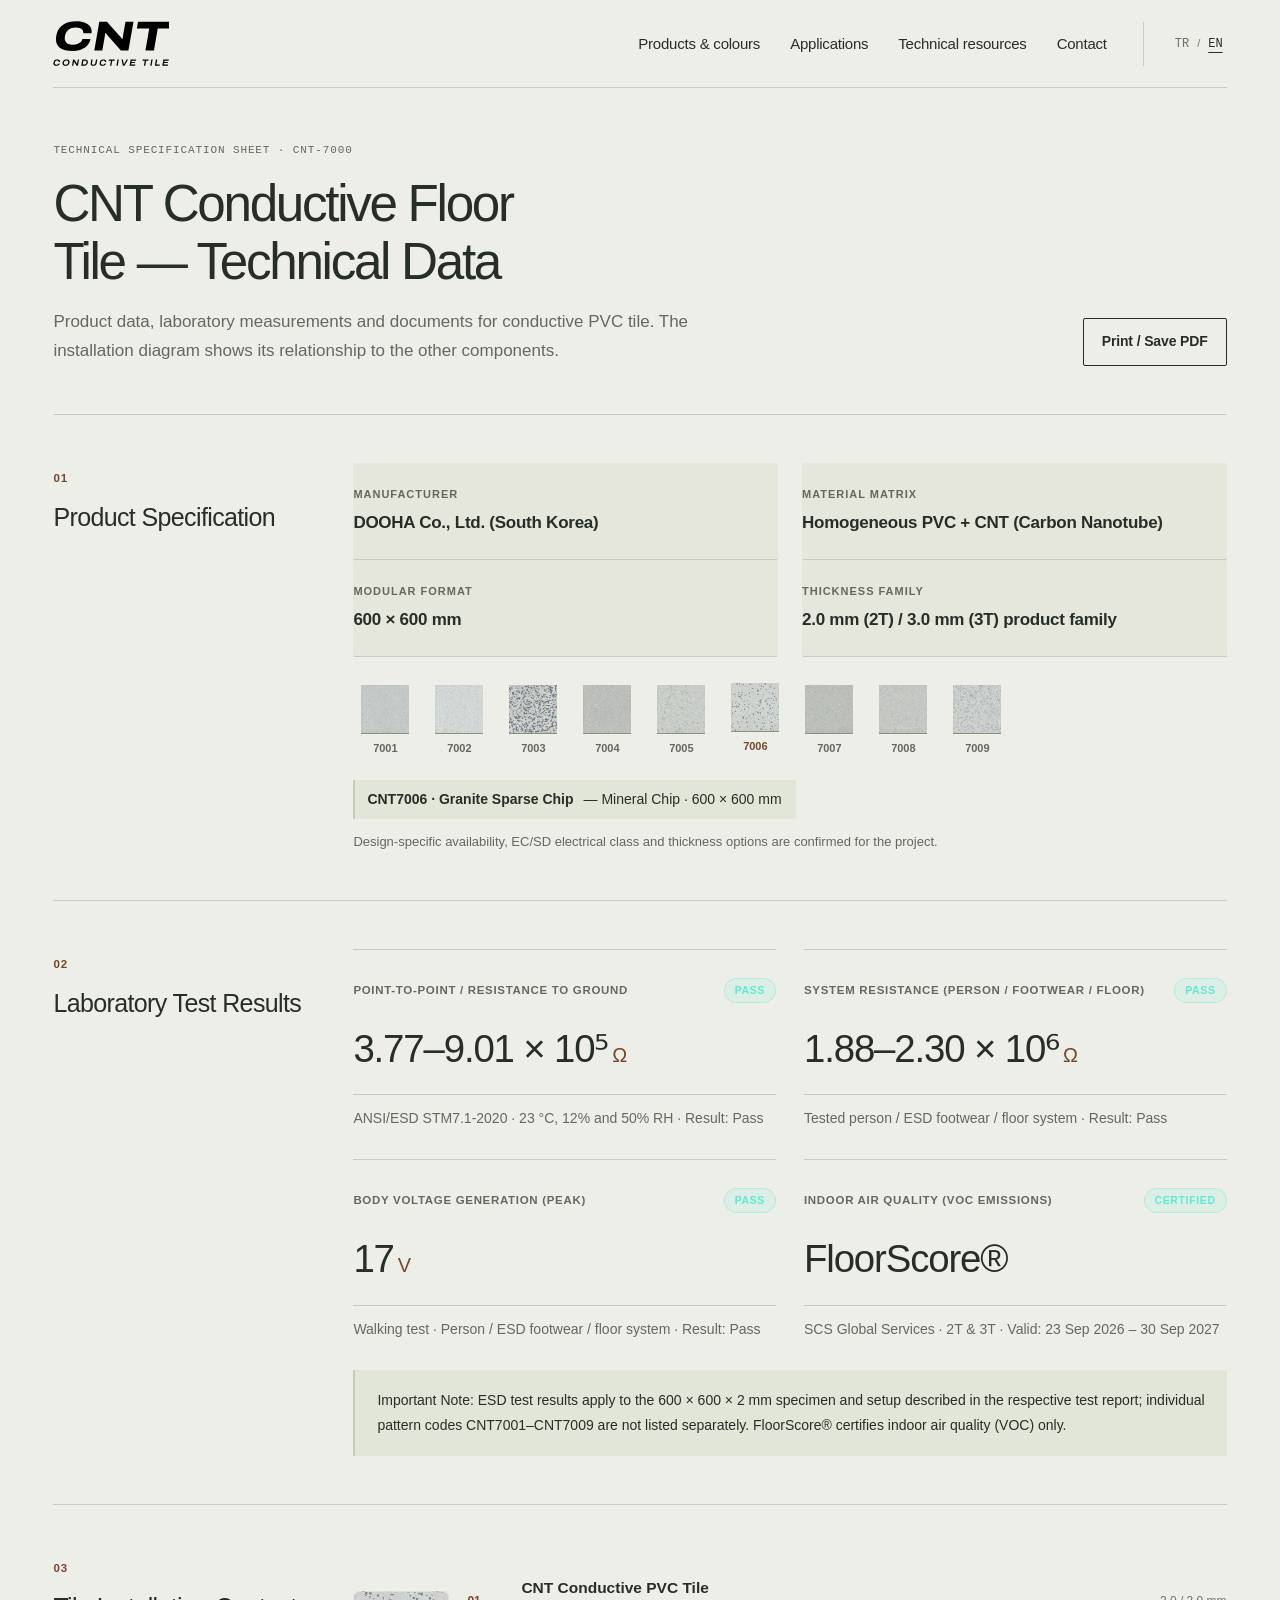
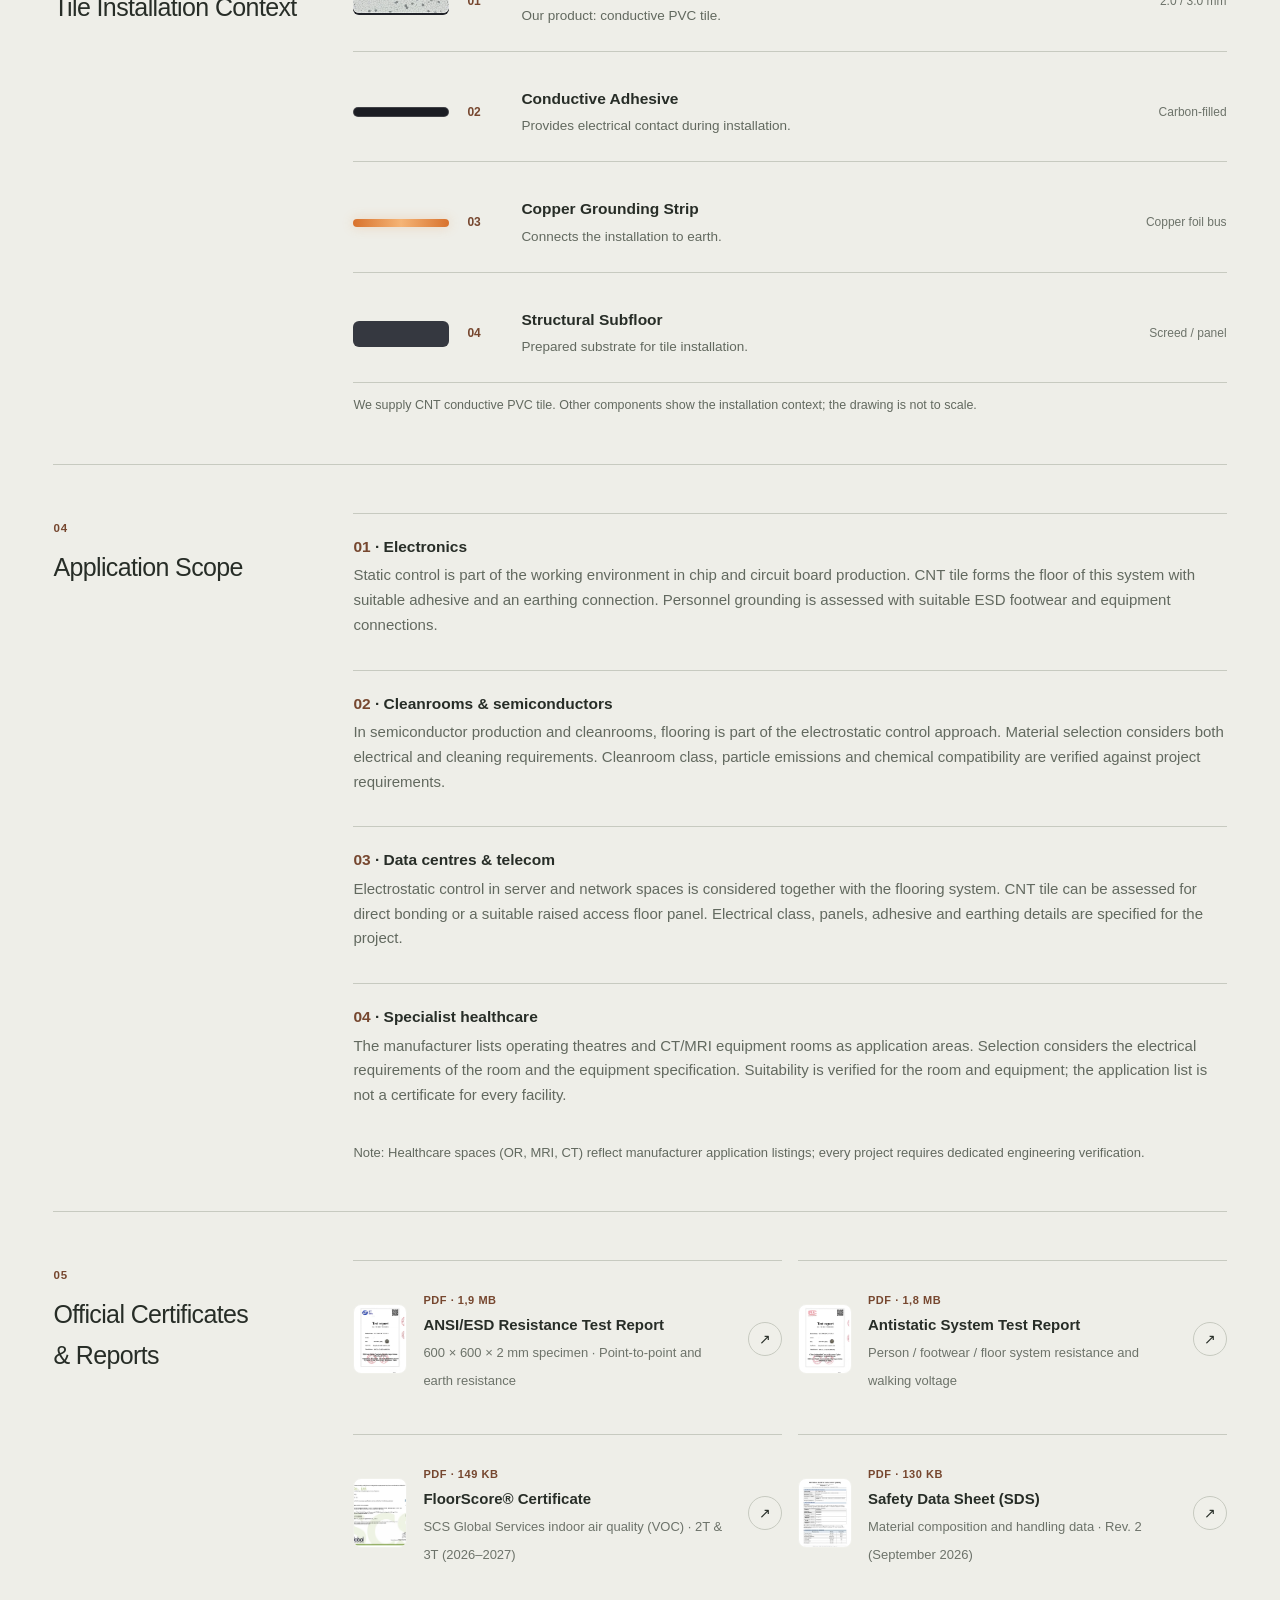
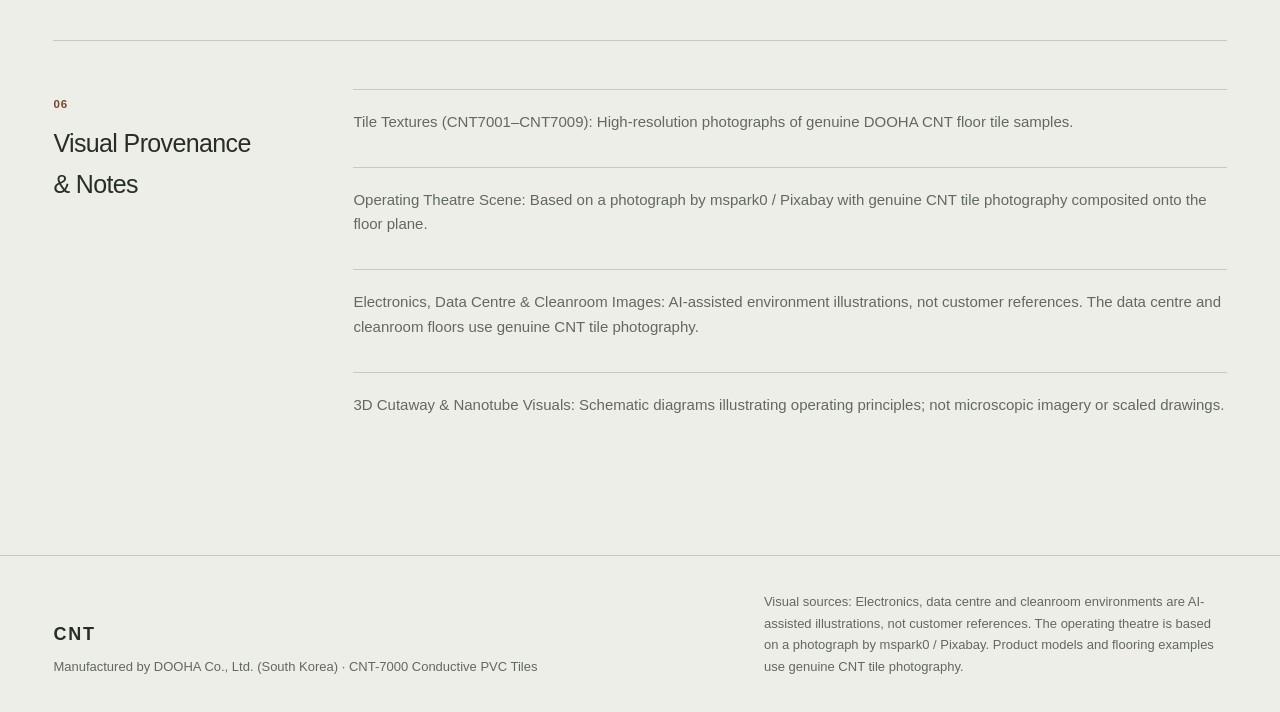
==== commit 7be11278: "Redesign CNT as an architectural material catalogue" ====
--- a/teknik.html
+++ b/teknik.html
@@ -1,5 +1,5 @@
 <!doctype html>
-<html lang="tr">
+<html lang="tr" class="catalogue">
   <head>
     <meta charset="UTF-8" />
     <meta name="viewport" content="width=device-width, initial-scale=1.0" />
@@ -8,40 +8,21 @@
       name="description"
       content="CNT iletken zemin karosu ANSI/ESD STM7.1 test sonuçları, sistem direnci, FloorScore® belgesi ve uygulama kesiti."
     />
-    <meta name="theme-color" content="#070709" />
+    <meta name="theme-color" content="#eeeee8" />
     <link rel="icon" href="/favicon.svg" type="image/svg+xml" />
-    <script type="module" crossorigin src="/assets/teknik-DftpAvi2.js"></script>
-    <link rel="modulepreload" crossorigin href="/assets/navigation-Db2McQt0.js">
-    <link rel="stylesheet" crossorigin href="/assets/navigation-Yqg-w2Fh.css">
-    <link rel="stylesheet" crossorigin href="/assets/teknik-Cl3Y-DJU.css">
+    <script type="module" crossorigin src="/assets/teknik-B-icLbxv.js"></script>
+    <link rel="modulepreload" crossorigin href="/assets/navigation-BlX8mMC1.js">
+    <link rel="stylesheet" crossorigin href="/assets/navigation-BqvJFooH.css">
+    <link rel="stylesheet" crossorigin href="/assets/teknik-CPOSAQwK.css">
   </head>
-  <body>
+  <body class="technical-page">
     <a class="skip-link" href="#main" data-t="a11y.skip">İçeriğe geç</a>
 
-    <header class="cinema-nav is-scrolled" id="top">
-      <div class="cinema-nav__inner">
-        <a href="/" class="cinema-nav__brand" data-home-href aria-label="CNT Ana Sahne">
-          <span class="cinema-nav__logo">CNT</span>
-          <span class="cinema-nav__origin" data-t="nav.origin">DOOHA · KORE</span>
-        </a>
-
-        <nav class="cinema-nav__links" aria-label="Bölümler">
-          <a href="/" class="cinema-nav__link" data-home-href data-t="nav.home">Ana sayfa</a>
-          <a href="#urun" class="cinema-nav__link" data-t="tech.nav.s1">Ürün</a>
-          <a href="#testler" class="cinema-nav__link" data-t="tech.nav.s2">Testler</a>
-          <a href="#uygulama" class="cinema-nav__link" data-t="tech.nav.s3">Katmanlar</a>
-          <a href="#belgeler" class="cinema-nav__link" data-t="tech.nav.s5">Belgeler</a>
-        </nav>
-
-        <div class="cinema-nav__actions">
-          <div class="lang-pill" role="group" aria-label="Dil / Language">
-            <button type="button" data-lang-btn="tr" aria-pressed="true">TR</button>
-            <span class="lang-pill__separator" aria-hidden="true">/</span>
-            <button type="button" data-lang-btn="en" aria-pressed="false">EN</button>
-          </div>
-        </div>
-      </div>
-    </header>
+    <header class="cinema-nav" id="top"><div class="cinema-nav__inner">
+ <a href="/?lang=tr" class="cinema-nav__brand" data-home-href aria-label="CNT"><img src="/brand/cnt-wordmark-stacked.svg" class="brand-mark" alt="CNT" width="116" height="45"></a>
+ <nav class="cinema-nav__links" aria-label="Ana gezinme"><a href="/?lang=tr#urunler" class="cinema-nav__link" data-home-href data-home-hash="#urunler" data-t="nav.product">Ürün ve renkler</a><a href="/?lang=tr#uygulamalar" class="cinema-nav__link" data-home-href data-home-hash="#uygulamalar" data-t="nav.applications">Kullanım alanları</a><a href="/?lang=tr#teknik" class="cinema-nav__link" data-home-href data-home-hash="#teknik" data-t="nav.documents">Teknik kaynaklar</a><a href="/?lang=tr#iletisim" class="cinema-nav__link" data-home-href data-home-hash="#iletisim" data-t="nav.contact">İletişim</a></nav>
+ <div class="cinema-nav__actions"><div class="lang-pill" role="group" aria-label="Dil / Language"><button type="button" data-lang-btn="tr" aria-pressed="true">TR</button><span aria-hidden="true">/</span><button type="button" data-lang-btn="en" aria-pressed="false">EN</button></div></div>
+ </div></header>
 
     <main id="main" class="container tech-page">
       <header class="tech-head">
--- a/assets/navigation-BqvJFooH.css
+++ b/assets/navigation-BqvJFooH.css
@@ -0,0 +1 @@
+@font-face{font-family:Manrope;font-style:normal;font-weight:400 800;font-display:swap;src:url(/fonts/manrope-latin-ext-wght.woff2)format("woff2");unicode-range:U+100-2FF,U+1E??,U+2020,U+20A0-20AB,U+2113}@font-face{font-family:Manrope;font-style:normal;font-weight:400 800;font-display:swap;src:url(/fonts/manrope-latin-wght.woff2)format("woff2");unicode-range:U+??,U+131,U+152-153,U+2000-206F,U+20AC,U+2122,U+2191,U+2193,U+2212,U+FEFF}@font-face{font-family:IBM Plex Mono;font-style:normal;font-weight:400;font-display:swap;src:url(/fonts/ibm-plex-mono-latin-ext-400.woff2)format("woff2");unicode-range:U+100-2FF,U+1E??}@font-face{font-family:IBM Plex Mono;font-style:normal;font-weight:400;font-display:swap;src:url(/fonts/ibm-plex-mono-latin-400.woff2)format("woff2");unicode-range:U+??,U+131,U+2000-206F,U+20AC,U+2191,U+2193,U+2212}html.catalogue{--paper:#eeeee8;--paper-soft:#e4e5dd;--ink:#272d27;--muted:#62695f;--line:#c7cac0;--accent:#8a5438;--mono:"IBM Plex Mono",monospace;--font-sans:Manrope,"Helvetica Neue",Arial,sans-serif;--bg-void:var(--paper);--bg-stage:var(--paper-soft);--text-1:var(--ink);--text-2:var(--muted);--text-3:#6d736a;--amber:var(--accent);--amber-soft:#76472f;--hairline:var(--line);--hairline-strong:#939b8d;--specular-top:none;--nav-h:88px;--gutter:clamp(24px,4.17vw,64px);--max-w:1440px;--pad-x:var(--gutter);--lightningcss-light:initial;--lightningcss-dark: ;color-scheme:light;font-family:var(--font-sans);background:var(--paper);color:var(--ink);font-synthesis:none;scroll-behavior:smooth;-webkit-text-size-adjust:100%;scroll-padding-top:110px}.catalogue *,.catalogue :before,.catalogue :after{box-sizing:border-box}.catalogue body{background:var(--paper);color:var(--ink);font-family:var(--font-sans);-webkit-font-smoothing:antialiased;margin:0;font-size:17px;line-height:1.65}.catalogue h1,.catalogue h2,.catalogue h3,.catalogue p,.catalogue figure,.catalogue dl,.catalogue dd,.catalogue ul,.catalogue ol{margin:0}:where(.catalogue button,.catalogue input,.catalogue textarea,.catalogue select){font:inherit;color:inherit}.catalogue button{cursor:pointer;background:0 0;border:0;padding:0}.catalogue a{color:inherit;text-decoration:none}.catalogue img{max-width:100%;height:auto;display:block}.catalogue button:focus-visible,.catalogue a:focus-visible,.catalogue input:focus-visible,.catalogue textarea:focus-visible,.catalogue summary:focus-visible{outline:2px solid var(--accent);outline-offset:5px}.catalogue [hidden]{display:none!important}.catalogue ::selection{color:#20271f;background:#c7d0bf}.catalogue [id]{scroll-margin-top:0}.wrap{width:calc(100% - 2*var(--gutter));max-width:1440px;margin-inline:auto}.catalogue .eyebrow{font:400 11px/1.5 var(--mono);letter-spacing:.08em;color:var(--muted);display:block}.catalogue .eyebrow:before{display:none}.mono{font:400 12px/1.5 var(--mono)}.visually-hidden{clip:rect(0,0,0,0)!important;white-space:nowrap!important;border:0!important;width:1px!important;height:1px!important;margin:-1px!important;padding:0!important;position:absolute!important;overflow:hidden!important}.catalogue .skip-link{z-index:1000;background:var(--ink);color:var(--paper);border-radius:2px;padding:12px 18px;font-size:16px;position:fixed;top:12px;left:20px;transform:translateY(-200%)}.catalogue .skip-link:focus{transform:none}html.catalogue.menu-locked,html.catalogue.dialog-locked,html.catalogue.micro-locked{overflow:hidden}.catalogue .text-link{border-bottom:1px solid #7e8878;align-items:center;width:-moz-fit-content;width:fit-content;min-height:44px;padding-block:9px;font-size:15px;line-height:1.4;transition:color .16s,border-color .16s;display:inline-flex}.catalogue .text-link:hover{color:var(--accent);border-color:var(--accent)}.catalogue .solid-button,.catalogue .outline-button{border:1px solid var(--ink);border-radius:2px;justify-content:space-between;align-items:center;gap:20px;min-height:50px;padding:14px 19px;font-size:15px;font-weight:550;line-height:1.4;transition:background-color .16s,color .16s,border-color .16s;display:inline-flex}.catalogue .solid-button{background:var(--ink);color:#f5f5ec}.catalogue .solid-button:hover{background:#414c3b;border-color:#414c3b}.catalogue .outline-button:hover{background:#d8dccf}.catalogue .mobile-navigation{width:min(540px,100% - 32px);max-height:calc(100svh - 32px);color:var(--ink);background:var(--paper);border:1px solid var(--line);border-radius:2px;margin:auto;padding:26px}.catalogue .mobile-navigation::backdrop{background:#20271f66}.catalogue dialog::backdrop{background:#20271f66}.catalogue .mobile-navigation__head{font:12px var(--mono);border-bottom:1px solid var(--line);justify-content:space-between;align-items:center;padding-bottom:24px;display:flex}.catalogue .mobile-navigation__close{min-width:64px;min-height:44px;font:14px var(--font-sans)}.catalogue .mobile-navigation__links{flex-direction:column;display:flex}.catalogue .mobile-navigation__link{border-bottom:1px solid var(--line);padding:22px 0;font-size:24px;display:block}.catalogue .mobile-navigation__signature{font:12px var(--mono);color:var(--muted);margin-top:28px;display:block}@media (max-width:700px){html.catalogue{--nav-h:76px;scroll-padding-top:92px}.catalogue [id]{scroll-margin-top:0}.catalogue .eyebrow{font-size:10px}.catalogue .text-link{font-size:14px}.catalogue .solid-button,.catalogue .outline-button{font-size:15px}}@media (prefers-reduced-motion:reduce){html.catalogue{scroll-behavior:auto}.catalogue *,.catalogue :before,.catalogue :after{transition:none!important;animation:none!important}}.catalogue button,.catalogue a,.catalogue summary{touch-action:manipulation;-webkit-tap-highlight-color:#aab69a33}.catalogue h1,.catalogue h2{text-wrap:balance}.catalogue .mono,.catalogue .technical-table{font-variant-numeric:tabular-nums}.catalogue .sample-dialog,.catalogue .request-dialog,.catalogue .micro-modal{overscroll-behavior:contain}.catalogue .intro-grid>*,.catalogue .hero-grid>*,.catalogue .section-heading>*,.catalogue .contact-grid>*,.catalogue .document-row>*{min-width:0}.catalogue .form-status,.catalogue .family-note,.catalogue .document-row small{overflow-wrap:anywhere}#top.cinema-nav{z-index:30;height:88px;padding:0 var(--gutter);background:var(--paper);color:var(--ink);border:0;transition:none;position:sticky;top:0;left:auto;right:auto}#top .cinema-nav__inner,#top.cinema-nav.is-scrolled .cinema-nav__inner,#top.cinema-nav:not(.is-scrolled) .cinema-nav__inner{border:0;border-bottom:1px solid var(--line);width:100%;max-width:1440px;height:100%;box-shadow:none;-webkit-backdrop-filter:none;background:0 0;border-radius:0;align-items:center;gap:36px;margin:auto;padding:0;display:flex}#top .cinema-nav__brand{flex-shrink:0;align-items:center;gap:0;display:flex}.brand-mark{object-fit:contain;object-position:left center;width:116px;height:45px}#top .cinema-nav__links{align-items:center;gap:30px;margin-left:auto;margin-right:0;display:flex}#top .cinema-nav__link{color:var(--ink);letter-spacing:-.015em;border-radius:0;padding:11px 0;font-size:15px;font-weight:450;line-height:1.4;position:relative;background:0 0!important}#top .cinema-nav__link:after{content:"";background:var(--accent);transform-origin:0;height:1px;transition:transform .16s;position:absolute;bottom:3px;left:0;right:0;transform:scaleX(0)}#top .cinema-nav__link:hover:after,#top .cinema-nav__link.is-current:after{transform:scaleX(1)}#top .cinema-nav__actions{flex-shrink:0;align-items:center;gap:18px;display:flex}#top .lang-pill{border:0;border-left:1px solid var(--line);background:0 0;border-radius:0;align-items:center;gap:4px;padding:0 0 0 27px;display:flex}#top .lang-pill button{appearance:none;color:#6a7166;min-height:44px;box-shadow:none;font:12px var(--mono);border:0;border-radius:0;padding:8px 4px;font-weight:400;background:0 0!important}#top .lang-pill button[aria-pressed=true]{color:var(--ink);text-underline-offset:5px;text-decoration:underline}#top .lang-pill:before,#top .lang-pill button+button:before{display:none}#top .lang-pill>span{color:#71796b;font-size:11px}#top .menu-trigger{border:1px solid #9aa38f;border-radius:1px;flex-direction:column;justify-content:center;align-items:center;gap:6px;width:42px;height:42px;display:none}#top .menu-trigger span{background:var(--ink);width:18px;height:1px;display:block}@media (max-width:1100px){#top .cinema-nav__links{gap:22px}#top .cinema-nav__inner{gap:24px}#top .cinema-nav__link{font-size:14px}}@media (max-width:920px){#top .cinema-nav__links{display:none}#top .menu-trigger{display:flex}#top .cinema-nav__actions{margin-left:auto}#top .lang-pill{border:0;padding-left:0}}@media (max-width:700px){#top.cinema-nav{height:76px}#top .brand-mark{width:100px;height:39px}#top .cinema-nav__inner{gap:16px}#top .cinema-nav__actions{gap:15px}#top .lang-pill button{font-size:11px}}
--- a/assets/teknik-CPOSAQwK.css
+++ b/assets/teknik-CPOSAQwK.css
@@ -0,0 +1 @@
+:root{--bg-void:#060608;--bg-stage:#0a0a0e;--bg-velvet:#101116;--bg-card:#14141ac2;--bg-glass:#0e0e13c2;--bg-glass-strong:#0a0a0ee6;--text-1:#f6f3ed;--text-2:#f6f3edad;--text-3:#f6f3ed70;--amber:#e8954d;--amber-soft:#f5be86;--amber-glow:#e8954d3d;--cyan-spark:#7dd3fc;--emerald:#5eead4;--hairline:#fff8ee16;--hairline-strong:#fff8ee29;--specular-top:inset 0 1px 0 #fffcf61a;--font-sans:-apple-system, BlinkMacSystemFont, "SF Pro Display", "SF Pro Text", "Helvetica Neue", "Segoe UI", Arial, sans-serif;--r-pill:999px;--r-lg:28px;--r-md:20px;--r-sm:14px;--max-w:1360px;--pad-x:clamp(20px, 4.5vw, 64px);--nav-h:76px;--ease-cinema:cubic-bezier(.16, 1, .3, 1)}*,:before,:after{box-sizing:border-box}html{background:var(--bg-void);color:var(--text-1);-webkit-text-size-adjust:100%;font-synthesis:none}html.modal-locked,html.modal-locked body{overflow:hidden}body{font-family:var(--font-sans);color:var(--text-1);background:var(--bg-void);-webkit-font-smoothing:antialiased;-moz-osx-font-smoothing:grayscale;margin:0;font-size:16px;line-height:1.6;overflow-x:clip}h1,h2,h3,h4,p,ul,ol,dl,dd,figure{margin:0;padding:0}ul,ol{list-style:none}a{color:inherit;text-decoration:none}img,canvas,svg{max-width:100%;display:block}img{height:auto}button,input,textarea,select{font:inherit;color:inherit}button{cursor:pointer;background:0 0;border:0;padding:0}:focus-visible{outline:2px solid var(--amber-soft);outline-offset:3px}::selection{color:#fff;background:#e8954d52}[hidden]{display:none!important}[id]{scroll-margin-top:calc(var(--nav-h) + 16px)}.skip-link{z-index:300;border-radius:var(--r-pill);background:var(--text-1);color:var(--bg-void);transition:transform .22s var(--ease-cinema);padding:10px 18px;font-size:13px;font-weight:600;position:fixed;top:12px;left:16px;transform:translateY(-200%)}.skip-link:focus{transform:translateY(0)}.container{max-width:var(--max-w);padding-inline:var(--pad-x);margin-inline:auto}.eyebrow{letter-spacing:.11em;text-transform:uppercase;color:var(--amber-soft);align-items:center;gap:8px;font-size:11.5px;font-weight:600;display:inline-flex}.eyebrow:before{content:"";background:var(--amber);width:6px;height:6px;box-shadow:0 0 10px var(--amber-glow);border-radius:50%;flex:none}.display-xl{letter-spacing:-.034em;color:var(--text-1);text-wrap:balance;font-size:clamp(34px,3.9vw,56px);font-weight:600;line-height:1.06}.display-lg{letter-spacing:-.03em;color:var(--text-1);text-wrap:balance;font-size:clamp(30px,3.4vw,50px);font-weight:600;line-height:1.09}.display-sub{color:#f6f3ed85;font-weight:500}.prose-calm{color:var(--text-2);text-wrap:pretty;font-size:clamp(15.5px,1.12vw,17.5px);line-height:1.62}.pill-btn{border-radius:var(--r-pill);color:#09090c;letter-spacing:-.01em;white-space:nowrap;height:46px;transition:transform .24s var(--ease-cinema), box-shadow .24s var(--ease-cinema), background .24s, border-color .24s;background:linear-gradient(#f8f5ef 0%,#e4ddd2 100%);justify-content:center;align-items:center;gap:10px;padding:0 24px;font-size:14px;font-weight:600;display:inline-flex;box-shadow:0 8px 28px #0006,inset 0 1px #ffffffd9}.pill-btn:hover{transform:translateY(-1.5px);box-shadow:0 12px 34px #e8954d47}.pill-btn--copper{color:#090807;background:linear-gradient(135deg,#f5b67a 0%,#d87a32 100%);box-shadow:0 10px 32px #d87a3252,inset 0 1px #ffffff80}.pill-btn--copper:hover{box-shadow:0 14px 42px #e8954d7a,inset 0 1px #ffffffa6}.pill-btn--ghost{color:var(--text-1);border:1px solid var(--hairline-strong);box-shadow:var(--specular-top);-webkit-backdrop-filter:blur(16px);background:#ffffff0e}.pill-btn--ghost:hover{box-shadow:var(--specular-top);background:#ffffff1c;border-color:#fff8ee47}.cinema-nav{z-index:120;height:var(--nav-h);pointer-events:none;transition:background .32s var(--ease-cinema);background:linear-gradient(#060608db 0%,#06060800 100%);align-items:center;padding-inline:16px;display:flex;position:fixed;top:0;left:0;right:0}.cinema-nav.is-scrolled{background:linear-gradient(#060608eb 0%,#06060873 68%,#06060800 100%)}.cinema-nav__inner{pointer-events:auto;width:100%;max-width:var(--max-w);padding-inline:calc(var(--pad-x) - 16px);border-radius:var(--r-pill);height:54px;transition:max-width .38s var(--ease-cinema), padding-inline .38s var(--ease-cinema), background-color .32s var(--ease-cinema), border-color .32s var(--ease-cinema), box-shadow .32s var(--ease-cinema);border:1px solid #0000;justify-content:space-between;align-items:center;gap:20px;margin-inline:auto;display:flex}.cinema-nav.is-scrolled .cinema-nav__inner{background:var(--bg-glass-strong);-webkit-backdrop-filter:blur(28px)saturate(160%);border-color:#fff8ee24;max-width:1020px;padding-inline:22px;box-shadow:0 18px 48px #000000ad,inset 0 1px #fffcf617}.cinema-nav__brand{white-space:nowrap;align-items:baseline;gap:10px;display:inline-flex}.cinema-nav__logo{letter-spacing:.1em;color:var(--text-1);font-size:19px;font-weight:700}.cinema-nav__origin{letter-spacing:.14em;text-transform:uppercase;color:var(--text-3);font-size:10.5px;font-weight:500}.cinema-nav__links{align-items:center;gap:6px;display:flex}.cinema-nav__link{border-radius:var(--r-pill);color:var(--text-2);white-space:nowrap;padding:6px 14px;font-size:13.5px;font-weight:450;transition:color .18s,background-color .18s}.cinema-nav__link:hover{color:var(--text-1);background:#ffffff0d}.cinema-nav__link.is-current{color:var(--text-1);background:#ffffff16}.cinema-nav__actions{align-items:center;gap:10px;display:flex}.lang-pill{border-radius:var(--r-pill);border:1px solid var(--hairline);background:#ffffff0f;align-items:center;padding:3px;display:inline-flex}.lang-pill button{border-radius:var(--r-pill);color:var(--text-3);padding:5px 10px;font-size:11.5px;font-weight:600;transition:background-color .18s,color .18s}.lang-pill button[aria-pressed=true]{color:var(--text-1);background:#ffffff2e}.cinema-footer{border-top:1px solid var(--hairline);background:var(--bg-void);padding:56px 0 48px}.cinema-footer__inner{flex-wrap:wrap;justify-content:space-between;align-items:flex-end;gap:28px;display:flex}.cinema-footer__brand strong{letter-spacing:.1em;font-size:18px}.cinema-footer__brand p{color:var(--text-3);margin-top:6px;font-size:13px}.cinema-footer__credits{color:var(--text-3);max-width:64ch;font-size:12px;line-height:1.65}@media (max-width:920px){.cinema-nav__links,.cinema-nav__origin{display:none}.cinema-nav__inner{padding-inline:16px}}.menu-trigger{border:1px solid var(--hairline-strong);border-radius:50%;place-content:center;gap:5px;width:44px;height:44px;display:none}.menu-trigger span{background:var(--text-1);width:17px;height:1px}.menu-trigger:hover{background:#ffffff14}.mobile-navigation:not([open]){display:none}.mobile-navigation{width:min(460px,100%);max-width:100%;height:100dvh;max-height:100dvh;padding:max(24px, env(safe-area-inset-top)) 28px max(28px, env(safe-area-inset-bottom));color:var(--text-1);overscroll-behavior:contain;background:#101116;border:0;margin:0;position:fixed;inset:0 0 0 auto}.mobile-navigation::backdrop{-webkit-backdrop-filter:blur(8px);backdrop-filter:blur(8px);background:#000000a8}.mobile-navigation__head{border-bottom:1px solid var(--hairline-strong);justify-content:space-between;align-items:center;padding-bottom:28px;display:flex}.mobile-navigation__head>span{color:var(--text-3);letter-spacing:.1em;text-transform:uppercase;font-size:12px}.mobile-navigation__close{min-height:44px;color:var(--amber-soft);padding:8px 12px}.mobile-navigation__links{padding-block:28px;display:grid}.mobile-navigation__link{border-bottom:1px solid var(--hairline);letter-spacing:-.04em;padding-block:22px;font-size:clamp(26px,7vw,36px);line-height:1.2}.mobile-navigation__link:hover{color:var(--amber-soft)}.mobile-navigation__signature{color:var(--text-3);letter-spacing:.16em;margin-top:48px;font-size:11px;display:block}html.menu-locked,html.menu-locked body{overflow:hidden}@media (max-width:920px){.menu-trigger{flex:none;display:grid}.cinema-nav__actions{gap:12px}}@media (prefers-reduced-motion:reduce){*,:before,:after{scroll-behavior:auto!important;transition-duration:0s!important;animation-duration:0s!important}}.tech-page{padding-top:calc(var(--nav-h) + 52px);padding-bottom:104px}.tech-head{border-bottom:1px solid var(--hairline);flex-wrap:wrap;justify-content:space-between;align-items:flex-end;gap:28px;padding-bottom:48px;display:flex}.tech-head__text{flex-direction:column;gap:16px;max-width:700px;display:flex}.tech-section{border-bottom:1px solid var(--hairline);grid-template-columns:300px minmax(0,1fr);align-items:start;gap:48px;padding:58px 0;display:grid}.tech-section__title{top:calc(var(--nav-h) + 24px);position:sticky}.tech-section__num{font-variant-numeric:tabular-nums;letter-spacing:.08em;color:var(--amber-soft);font-size:11.5px;font-weight:600}.tech-section__title h2{letter-spacing:-.025em;margin-top:6px;font-size:24px;font-weight:600}.spec-cards{grid-template-columns:repeat(2,minmax(0,1fr));gap:16px;display:grid}.spec-card{border:1px solid var(--hairline);box-shadow:var(--specular-top);background:#ffffff08;border-radius:20px;padding:22px 24px}.spec-card dt{letter-spacing:.09em;text-transform:uppercase;color:var(--text-3);font-size:11px;font-weight:600}.spec-card dd{letter-spacing:-.015em;margin-top:6px;font-size:17px;font-weight:600}.spec-swatches{flex-wrap:wrap;gap:10px;margin-top:20px;display:flex}.spec-sw{border:1px solid var(--hairline);background:#ffffff08;border-radius:14px;flex-direction:column;align-items:center;gap:6px;padding:8px;transition:border-color .18s,transform .18s,background-color .18s;display:flex}.spec-sw:hover{border-color:var(--hairline-strong)}.spec-sw img{object-fit:cover;border-radius:10px;width:48px;height:48px;box-shadow:0 3px #1f2127}.spec-sw span{font-variant-numeric:tabular-nums;color:var(--text-2);font-size:11px;font-weight:600}.spec-sw.is-active{border-color:var(--amber-soft);background:#e8954d1f;transform:translateY(-2px)}.spec-sw.is-active span{color:var(--amber-soft)}.spec-active-bar{border-radius:var(--r-pill);border:1px solid var(--hairline);color:var(--text-2);background:#ffffff09;align-items:center;gap:10px;margin-top:14px;padding:8px 14px;font-size:13px;display:inline-flex}.spec-active-bar strong{color:var(--text-1);font-weight:600}.lab-grid{grid-template-columns:repeat(2,minmax(0,1fr));gap:18px;display:grid}.lab-card{border:1px solid var(--hairline-strong);box-shadow:var(--specular-top);background:radial-gradient(120% 100% at 0 0,#e8954d14,#ffffff06);border-radius:24px;flex-direction:column;gap:14px;padding:28px;display:flex}.lab-card__top{justify-content:space-between;align-items:center;gap:10px;display:flex}.lab-card__label{letter-spacing:.06em;text-transform:uppercase;color:var(--text-2);font-size:11.5px;font-weight:600}.lab-badge{border-radius:var(--r-pill);color:var(--emerald);letter-spacing:.06em;background:#5eead41f;border:1px solid #5eead457;padding:3px 10px;font-size:10.5px;font-weight:600}.lab-card__val{font-variant-numeric:tabular-nums;letter-spacing:-.03em;color:var(--text-1);font-size:clamp(28px,3vw,40px);font-weight:600}.lab-card__unit{color:var(--amber-soft);margin-left:4px;font-size:20px}.lab-card__meta{color:var(--text-3);border-top:1px solid var(--hairline);padding-top:12px;font-size:13px;line-height:1.55}.tech-note{color:var(--text-2);background:#e8954d11;border:1px solid #e8954d42;border-radius:18px;margin-top:18px;padding:18px 22px;font-size:13.5px;line-height:1.62}.xsec-stack{gap:12px;display:grid}.xsec-row{border:1px solid var(--hairline);box-shadow:var(--specular-top);background:#ffffff08;border-radius:18px;grid-template-columns:96px 36px minmax(0,1fr) auto;align-items:center;gap:18px;padding:18px 22px;display:grid}.xsec-bar{border-radius:6px;height:22px}.xsec-bar--tile{background-size:cover;border:1px solid #ffffff59;box-shadow:0 2px #1f2127}.xsec-bar--adh{background:#1b1d23;border:1px solid #ffffff29;height:10px}.xsec-bar--cu{background:linear-gradient(90deg,#d8722d,#f5b476,#d8722d);height:8px;box-shadow:0 0 12px #e8954d47}.xsec-bar--sub{background:#353840;height:26px}.tech-doc-grid{grid-template-columns:repeat(2,minmax(0,1fr));gap:16px;display:grid}.tech-doc{border:1px solid var(--hairline);box-shadow:var(--specular-top);transition:background-color .2s, border-color .2s, transform .2s var(--ease-cinema);background:#ffffff08;border-radius:18px;grid-template-columns:54px minmax(0,1fr) auto;align-items:center;gap:16px;padding:14px 18px 14px 14px;display:grid}.tech-doc:hover{background:#fff1;border-color:#f5be865c;transform:translateY(-2px)}.tech-doc img{object-fit:cover;border:1px solid #ffffff24;border-radius:8px;width:54px;height:70px}.doc-pill__arrow{border:1px solid var(--hairline);width:34px;height:34px;color:var(--text-1);background:#ffffff0f;border-radius:50%;place-items:center;font-size:14px;display:grid}.prov-list{gap:12px;display:grid}.prov-list li{border:1px solid var(--hairline);color:var(--text-2);background:#ffffff06;border-radius:16px;padding:16px 20px;font-size:14px}@media (max-width:960px){.tech-section{grid-template-columns:1fr;gap:24px}.tech-section__title{position:static}.spec-cards,.lab-grid,.tech-doc-grid{grid-template-columns:1fr}.xsec-row{grid-template-columns:72px minmax(0,1fr)}}@media print{html,body{color:#111!important;background:#fff!important}.cinema-nav,[data-print-btn]{display:none!important}.tech-page{padding-top:0}.spec-card,.lab-card,.xsec-row,.tech-doc,.prov-list li,.tech-note,.spec-active-bar{break-inside:avoid;color:#111!important;box-shadow:none!important;background:#fff!important;border:1px solid #ccc!important}}@media screen{.tech-head h1{letter-spacing:-.045em;font-size:clamp(34px,4.2vw,62px)}.spec-cards{gap:0 24px}.spec-card{border:0;border-bottom:1px solid var(--hairline-strong);background:0 0;border-radius:0;padding:22px 0}.spec-card dt{color:var(--text-2)}.spec-active-bar{border:0;border-left:2px solid var(--amber-soft);background:0 0;border-radius:0;flex-wrap:wrap;padding-left:12px}.lab-grid{gap:0 28px}.lab-card{border:0;border-top:1px solid var(--hairline-strong);box-shadow:none;background:0 0;border-radius:0;padding:28px 0}.lab-card__meta{color:var(--text-2)}.tech-note{border-width:0 0 0 2px;border-radius:0}.xsec-row,.tech-doc{box-shadow:none;background:0 0;border-width:0 0 1px;border-radius:0;padding-inline:0}.prov-list li{background:0 0;border-width:0 0 1px;border-radius:0;padding-inline:0}}.catalogue .tech-page{max-width:1440px;width:calc(100% - 2*var(--gutter));padding-top:54px;padding-bottom:70px;margin:auto;padding-inline:0}.catalogue .tech-head h1{letter-spacing:-.045em;font-size:clamp(34px,4vw,56px);font-weight:500;line-height:1.15}.catalogue .tech-head .prose-calm{font-size:17px;line-height:1.7}.catalogue .tech-section{grid-template-columns:260px minmax(0,1fr);gap:40px;padding-block:48px}.catalogue .tech-section__title h2{font-size:25px;font-weight:500}.catalogue .spec-card{box-shadow:none;border-color:var(--line);background:#e5e7dc;border-radius:2px}.catalogue .spec-sw{background:0 0;border-radius:1px;min-height:80px;padding:8px}.catalogue .spec-sw img{border-radius:0;box-shadow:0 1px #89937f}.catalogue .spec-active-bar,.catalogue .tech-note{border-color:var(--line);color:var(--ink);background:#e2e6d8;border-radius:1px;font-size:14px}.catalogue .lab-card{box-shadow:none;border:0;border-top:1px solid var(--line);background:0 0;border-radius:0}.catalogue .lab-card__val{color:var(--ink);font-weight:450}.catalogue .lab-card__meta{font-size:14px;line-height:1.7}.catalogue .status-badge{color:#3e5738;background:#dce5d3;border:1px solid #9cb28e;border-radius:2px}.catalogue .xsec-row{border:0;border-bottom:1px solid var(--line);box-shadow:none;background:0 0;border-radius:0;padding-block:22px}.catalogue .tech-doc{border:0;border-top:1px solid var(--line);box-shadow:none;background:0 0;border-radius:0;padding-block:24px}.catalogue .prov-list li{border:0;border-top:1px solid var(--line);background:0 0;border-radius:0;padding-block:20px;font-size:15px}.catalogue .cinema-footer{background:var(--paper);color:var(--ink);border-top:1px solid var(--line);padding-block:35px}.catalogue .cinema-footer p{color:var(--muted);font-size:13px}.catalogue .cinema-footer__brand>strong{color:var(--ink)}.catalogue .pill-btn{border:1px solid var(--ink);color:var(--ink);box-shadow:none;background:0 0;border-radius:2px;min-height:48px;padding:13px 18px;font-size:14px}.catalogue .spec-cards dt{font-size:11px}.catalogue .tech-note{line-height:1.8}.catalogue .spec-sw[aria-pressed=true]{border-color:var(--accent)}@media (max-width:1000px){.catalogue .tech-section{grid-template-columns:1fr;gap:25px}.catalogue .tech-section__title{position:static}.catalogue .tech-page{padding-top:38px}}@media (max-width:700px){.catalogue .tech-head h1{font-size:34px}.catalogue .tech-head .prose-calm{font-size:16px}.catalogue .tech-head{gap:25px;padding-bottom:35px}.catalogue .tech-section{padding-block:35px}.catalogue .spec-card{padding:18px}.catalogue .spec-card dd{font-size:16px}.catalogue .spec-sw{padding:6px}.catalogue .spec-sw img{width:46px;height:46px}.catalogue .lab-card__val{font-size:33px}.catalogue .xsec-row{gap:12px}.catalogue .tech-doc img{width:42px}.catalogue .tech-doc{gap:15px}.catalogue .cinema-footer .container{padding-inline:var(--gutter)}}@media print{.catalogue #top.cinema-nav{display:none}.catalogue .tech-page{width:100%;padding-top:0}.catalogue .tech-section{break-inside:avoid}.catalogue .spec-card,.catalogue .lab-card{color:#000;background:#fff}}
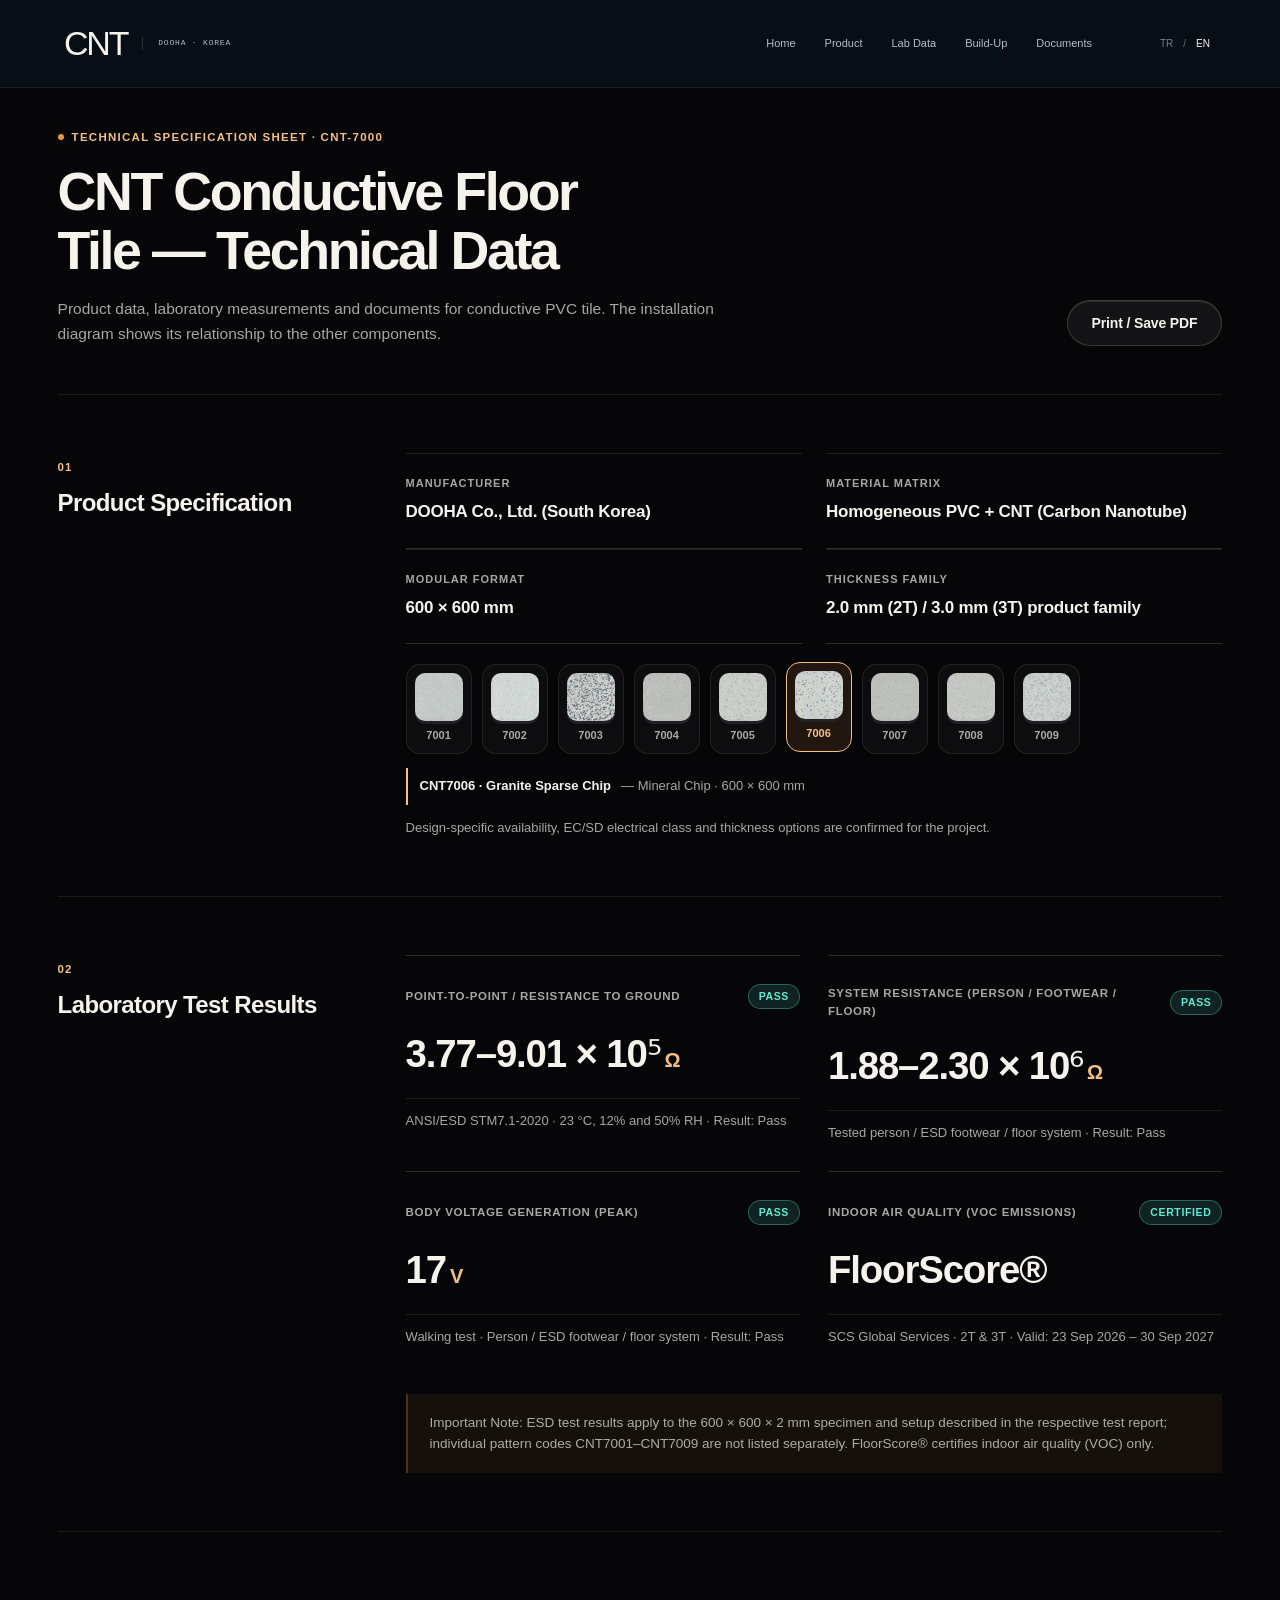
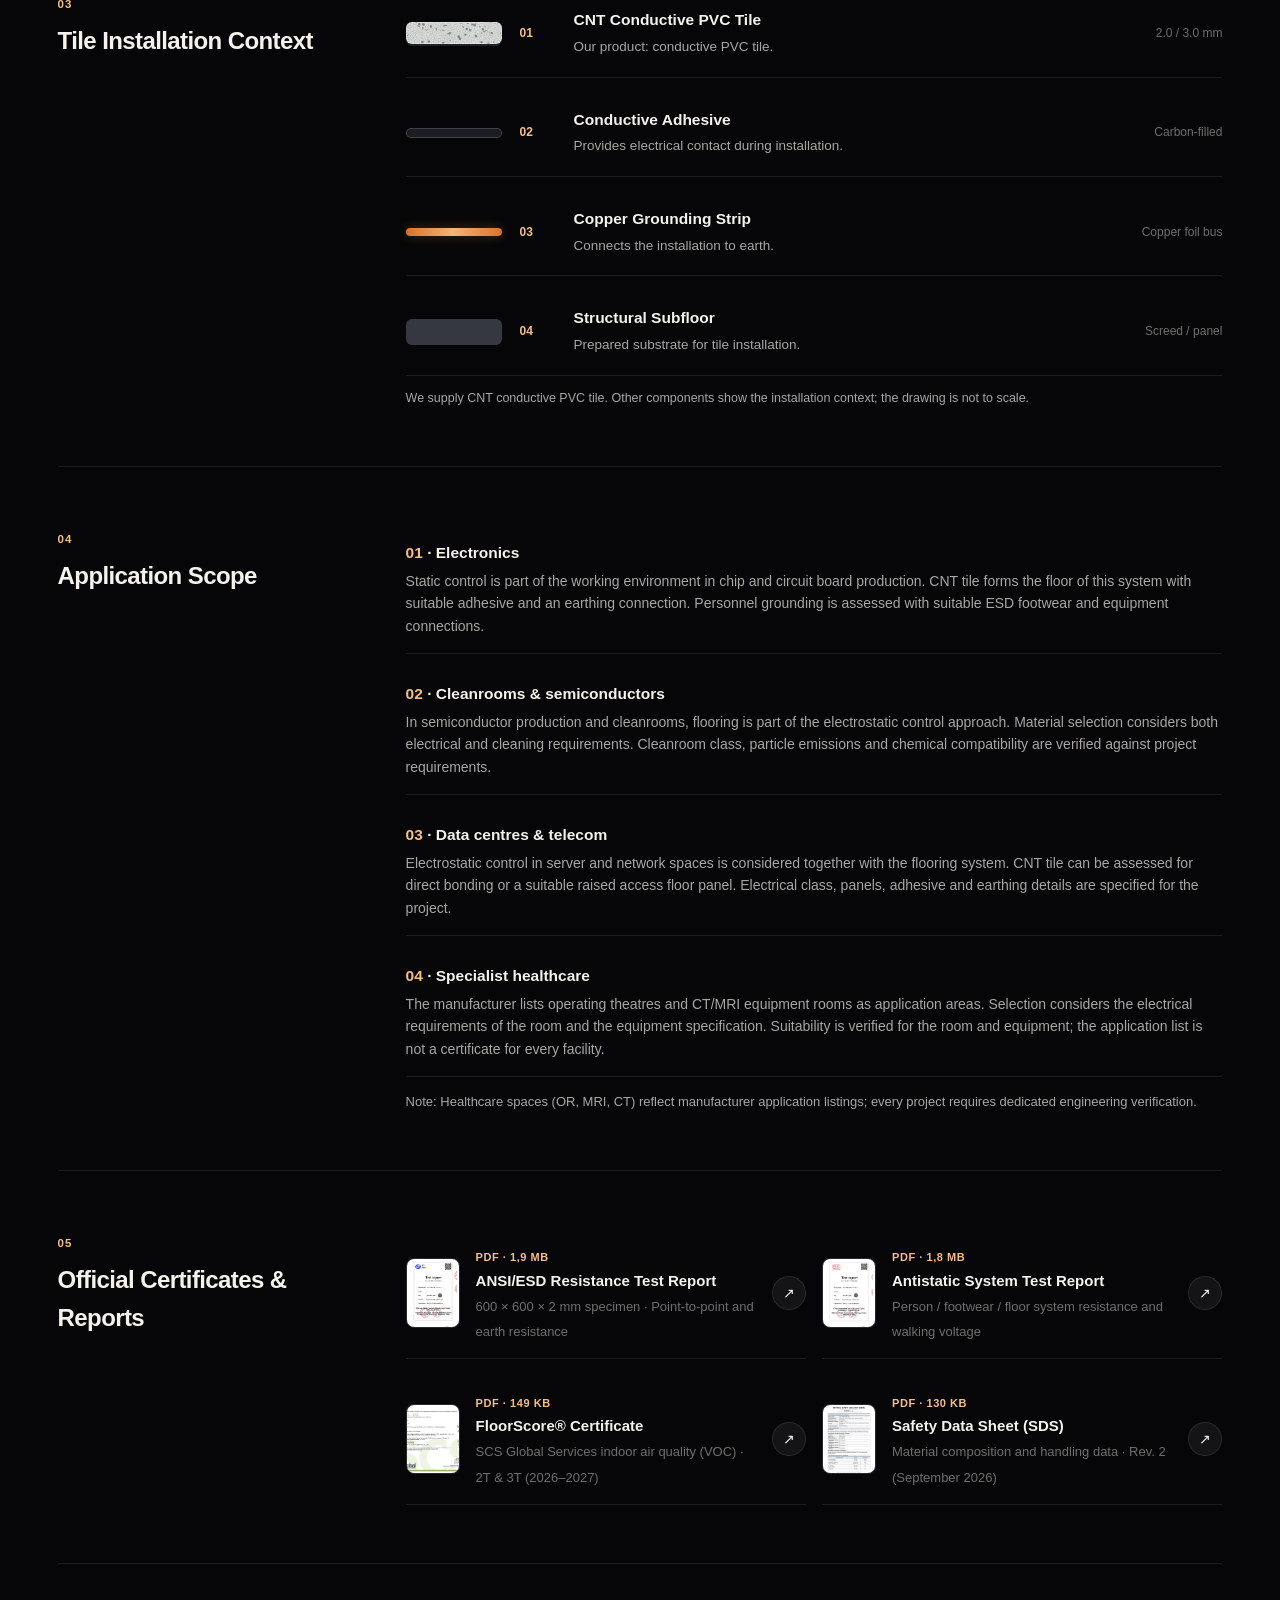
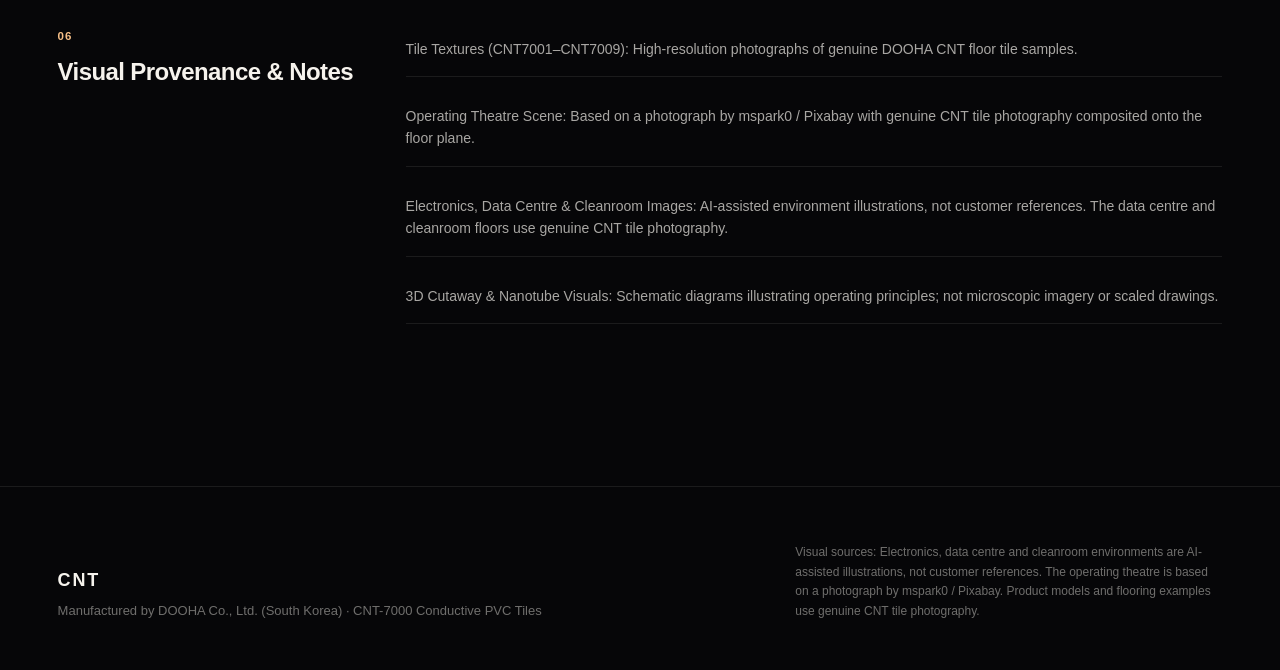
==== commit c890d2e3: "Restore previous CNT cinematic design" ====
--- a/teknik.html
+++ b/teknik.html
@@ -1,5 +1,5 @@
 <!doctype html>
-<html lang="tr" class="catalogue">
+<html lang="tr">
   <head>
     <meta charset="UTF-8" />
     <meta name="viewport" content="width=device-width, initial-scale=1.0" />
@@ -8,21 +8,40 @@
       name="description"
       content="CNT iletken zemin karosu ANSI/ESD STM7.1 test sonuçları, sistem direnci, FloorScore® belgesi ve uygulama kesiti."
     />
-    <meta name="theme-color" content="#eeeee8" />
+    <meta name="theme-color" content="#070709" />
     <link rel="icon" href="/favicon.svg" type="image/svg+xml" />
-    <script type="module" crossorigin src="/assets/teknik-B-icLbxv.js"></script>
-    <link rel="modulepreload" crossorigin href="/assets/navigation-BlX8mMC1.js">
-    <link rel="stylesheet" crossorigin href="/assets/navigation-BqvJFooH.css">
-    <link rel="stylesheet" crossorigin href="/assets/teknik-CPOSAQwK.css">
+    <script type="module" crossorigin src="/assets/teknik-DftpAvi2.js"></script>
+    <link rel="modulepreload" crossorigin href="/assets/navigation-Db2McQt0.js">
+    <link rel="stylesheet" crossorigin href="/assets/navigation-Yqg-w2Fh.css">
+    <link rel="stylesheet" crossorigin href="/assets/teknik-Cl3Y-DJU.css">
   </head>
-  <body class="technical-page">
+  <body>
     <a class="skip-link" href="#main" data-t="a11y.skip">İçeriğe geç</a>
 
-    <header class="cinema-nav" id="top"><div class="cinema-nav__inner">
- <a href="/?lang=tr" class="cinema-nav__brand" data-home-href aria-label="CNT"><img src="/brand/cnt-wordmark-stacked.svg" class="brand-mark" alt="CNT" width="116" height="45"></a>
- <nav class="cinema-nav__links" aria-label="Ana gezinme"><a href="/?lang=tr#urunler" class="cinema-nav__link" data-home-href data-home-hash="#urunler" data-t="nav.product">Ürün ve renkler</a><a href="/?lang=tr#uygulamalar" class="cinema-nav__link" data-home-href data-home-hash="#uygulamalar" data-t="nav.applications">Kullanım alanları</a><a href="/?lang=tr#teknik" class="cinema-nav__link" data-home-href data-home-hash="#teknik" data-t="nav.documents">Teknik kaynaklar</a><a href="/?lang=tr#iletisim" class="cinema-nav__link" data-home-href data-home-hash="#iletisim" data-t="nav.contact">İletişim</a></nav>
- <div class="cinema-nav__actions"><div class="lang-pill" role="group" aria-label="Dil / Language"><button type="button" data-lang-btn="tr" aria-pressed="true">TR</button><span aria-hidden="true">/</span><button type="button" data-lang-btn="en" aria-pressed="false">EN</button></div></div>
- </div></header>
+    <header class="cinema-nav is-scrolled" id="top">
+      <div class="cinema-nav__inner">
+        <a href="/" class="cinema-nav__brand" data-home-href aria-label="CNT Ana Sahne">
+          <span class="cinema-nav__logo">CNT</span>
+          <span class="cinema-nav__origin" data-t="nav.origin">DOOHA · KORE</span>
+        </a>
+
+        <nav class="cinema-nav__links" aria-label="Bölümler">
+          <a href="/" class="cinema-nav__link" data-home-href data-t="nav.home">Ana sayfa</a>
+          <a href="#urun" class="cinema-nav__link" data-t="tech.nav.s1">Ürün</a>
+          <a href="#testler" class="cinema-nav__link" data-t="tech.nav.s2">Testler</a>
+          <a href="#uygulama" class="cinema-nav__link" data-t="tech.nav.s3">Katmanlar</a>
+          <a href="#belgeler" class="cinema-nav__link" data-t="tech.nav.s5">Belgeler</a>
+        </nav>
+
+        <div class="cinema-nav__actions">
+          <div class="lang-pill" role="group" aria-label="Dil / Language">
+            <button type="button" data-lang-btn="tr" aria-pressed="true">TR</button>
+            <span class="lang-pill__separator" aria-hidden="true">/</span>
+            <button type="button" data-lang-btn="en" aria-pressed="false">EN</button>
+          </div>
+        </div>
+      </div>
+    </header>
 
     <main id="main" class="container tech-page">
       <header class="tech-head">
--- a/assets/navigation-Yqg-w2Fh.css
+++ b/assets/navigation-Yqg-w2Fh.css
@@ -0,0 +1 @@
+:root{--stage-gutter:clamp(24px,5vw,88px);--stage-mono:"SFMono-Regular",Consolas,"Liberation Mono",monospace}#top.cinema-nav,#top.cinema-nav:not(.is-scrolled){height:88px;padding-inline:var(--stage-gutter)}#top .cinema-nav__inner,#top.cinema-nav:not(.is-scrolled) .cinema-nav__inner,#top.cinema-nav.is-scrolled .cinema-nav__inner{width:100%;max-width:1600px;height:100%;box-shadow:none;-webkit-backdrop-filter:none;background:0 0;border:0;border-radius:0;padding-inline:0}#top.cinema-nav.is-scrolled{background:#080e16;border-bottom:1px solid #f6f3ed14}#top .cinema-nav__brand{align-items:center;gap:15px}#top .cinema-nav__logo{letter-spacing:-.065em;font-size:34px;font-weight:500}#top .cinema-nav__origin{font-family:var(--stage-mono);letter-spacing:.1em;color:#b1bbc6;border-left:1px solid #ffffff26;padding-left:15px;font-size:8px}#top .cinema-nav__links{gap:29px;margin-left:auto;margin-right:42px}#top .cinema-nav__link{color:#b5bdc6;border-radius:0;padding:7px 0;font-size:11px;font-weight:400;position:relative;background:0 0!important}#top .cinema-nav__link:after{content:"";background:var(--amber);transform-origin:0;height:1px;transition:transform .2s;position:absolute;bottom:1px;left:0;right:0;transform:scaleX(0)}#top .cinema-nav__link.is-current:after,#top .cinema-nav__link:hover:after{transform:scaleX(1)}#top .cinema-nav__technical{color:#ece9e2;margin-left:17px}#top .lang-pill{background:0 0;border:0;border-radius:0;gap:4px;padding:0}#top .lang-pill button{color:#758291;border-radius:0;min-height:36px;padding:6px;font-size:10px;font-weight:400;background:0 0!important}#top .lang-pill button[aria-pressed=true]{color:#f6f3ed}#top .lang-pill:before{display:none}#top .lang-pill__separator{color:#64717f;font-size:10px}#top .lang-pill button+button:before{content:none}#top .lang-pill button{appearance:none;box-shadow:none;border:0}@media (max-width:1100px){#top .cinema-nav__links{gap:22px;margin-right:20px}#top .cinema-nav__origin{display:none}}@media (max-width:920px){#top .cinema-nav__links{display:none}#top .menu-trigger{border-radius:0}}@media (max-width:700px){#top.cinema-nav,#top.cinema-nav:not(.is-scrolled){height:83px;padding-inline:24px}#top .cinema-nav__logo{font-size:30px}#top .cinema-nav__actions{gap:14px}#top .menu-trigger{border:1px solid #ffffff38;border-radius:0;width:40px;height:40px}#top .lang-pill button{padding:6px 3px;font-size:10px}}@media (prefers-reduced-motion:reduce){#top .cinema-nav__link:after{transition:none}}
--- a/assets/teknik-Cl3Y-DJU.css
+++ b/assets/teknik-Cl3Y-DJU.css
@@ -0,0 +1 @@
+:root{--bg-void:#060608;--bg-stage:#0a0a0e;--bg-velvet:#101116;--bg-card:#14141ac2;--bg-glass:#0e0e13c2;--bg-glass-strong:#0a0a0ee6;--text-1:#f6f3ed;--text-2:#f6f3edad;--text-3:#f6f3ed70;--amber:#e8954d;--amber-soft:#f5be86;--amber-glow:#e8954d3d;--cyan-spark:#7dd3fc;--emerald:#5eead4;--hairline:#fff8ee16;--hairline-strong:#fff8ee29;--specular-top:inset 0 1px 0 #fffcf61a;--font-sans:-apple-system, BlinkMacSystemFont, "SF Pro Display", "SF Pro Text", "Helvetica Neue", "Segoe UI", Arial, sans-serif;--r-pill:999px;--r-lg:28px;--r-md:20px;--r-sm:14px;--max-w:1360px;--pad-x:clamp(20px, 4.5vw, 64px);--nav-h:76px;--ease-cinema:cubic-bezier(.16, 1, .3, 1)}*,:before,:after{box-sizing:border-box}html{background:var(--bg-void);color:var(--text-1);-webkit-text-size-adjust:100%;font-synthesis:none}html.modal-locked,html.modal-locked body{overflow:hidden}body{font-family:var(--font-sans);color:var(--text-1);background:var(--bg-void);-webkit-font-smoothing:antialiased;-moz-osx-font-smoothing:grayscale;margin:0;font-size:16px;line-height:1.6;overflow-x:clip}h1,h2,h3,h4,p,ul,ol,dl,dd,figure{margin:0;padding:0}ul,ol{list-style:none}a{color:inherit;text-decoration:none}img,canvas,svg{max-width:100%;display:block}img{height:auto}button,input,textarea,select{font:inherit;color:inherit}button{cursor:pointer;background:0 0;border:0;padding:0}:focus-visible{outline:2px solid var(--amber-soft);outline-offset:3px}::selection{color:#fff;background:#e8954d52}[hidden]{display:none!important}[id]{scroll-margin-top:calc(var(--nav-h) + 16px)}.skip-link{z-index:300;border-radius:var(--r-pill);background:var(--text-1);color:var(--bg-void);transition:transform .22s var(--ease-cinema);padding:10px 18px;font-size:13px;font-weight:600;position:fixed;top:12px;left:16px;transform:translateY(-200%)}.skip-link:focus{transform:translateY(0)}.container{max-width:var(--max-w);padding-inline:var(--pad-x);margin-inline:auto}.eyebrow{letter-spacing:.11em;text-transform:uppercase;color:var(--amber-soft);align-items:center;gap:8px;font-size:11.5px;font-weight:600;display:inline-flex}.eyebrow:before{content:"";background:var(--amber);width:6px;height:6px;box-shadow:0 0 10px var(--amber-glow);border-radius:50%;flex:none}.display-xl{letter-spacing:-.034em;color:var(--text-1);text-wrap:balance;font-size:clamp(34px,3.9vw,56px);font-weight:600;line-height:1.06}.display-lg{letter-spacing:-.03em;color:var(--text-1);text-wrap:balance;font-size:clamp(30px,3.4vw,50px);font-weight:600;line-height:1.09}.display-sub{color:#f6f3ed85;font-weight:500}.prose-calm{color:var(--text-2);text-wrap:pretty;font-size:clamp(15.5px,1.12vw,17.5px);line-height:1.62}.pill-btn{border-radius:var(--r-pill);color:#09090c;letter-spacing:-.01em;white-space:nowrap;height:46px;transition:transform .24s var(--ease-cinema), box-shadow .24s var(--ease-cinema), background .24s, border-color .24s;background:linear-gradient(#f8f5ef 0%,#e4ddd2 100%);justify-content:center;align-items:center;gap:10px;padding:0 24px;font-size:14px;font-weight:600;display:inline-flex;box-shadow:0 8px 28px #0006,inset 0 1px #ffffffd9}.pill-btn:hover{transform:translateY(-1.5px);box-shadow:0 12px 34px #e8954d47}.pill-btn--copper{color:#090807;background:linear-gradient(135deg,#f5b67a 0%,#d87a32 100%);box-shadow:0 10px 32px #d87a3252,inset 0 1px #ffffff80}.pill-btn--copper:hover{box-shadow:0 14px 42px #e8954d7a,inset 0 1px #ffffffa6}.pill-btn--ghost{color:var(--text-1);border:1px solid var(--hairline-strong);box-shadow:var(--specular-top);-webkit-backdrop-filter:blur(16px);background:#ffffff0e}.pill-btn--ghost:hover{box-shadow:var(--specular-top);background:#ffffff1c;border-color:#fff8ee47}.cinema-nav{z-index:120;height:var(--nav-h);pointer-events:none;transition:background .32s var(--ease-cinema);background:linear-gradient(#060608db 0%,#06060800 100%);align-items:center;padding-inline:16px;display:flex;position:fixed;top:0;left:0;right:0}.cinema-nav.is-scrolled{background:linear-gradient(#060608eb 0%,#06060873 68%,#06060800 100%)}.cinema-nav__inner{pointer-events:auto;width:100%;max-width:var(--max-w);padding-inline:calc(var(--pad-x) - 16px);border-radius:var(--r-pill);height:54px;transition:max-width .38s var(--ease-cinema), padding-inline .38s var(--ease-cinema), background-color .32s var(--ease-cinema), border-color .32s var(--ease-cinema), box-shadow .32s var(--ease-cinema);border:1px solid #0000;justify-content:space-between;align-items:center;gap:20px;margin-inline:auto;display:flex}.cinema-nav.is-scrolled .cinema-nav__inner{background:var(--bg-glass-strong);-webkit-backdrop-filter:blur(28px)saturate(160%);border-color:#fff8ee24;max-width:1020px;padding-inline:22px;box-shadow:0 18px 48px #000000ad,inset 0 1px #fffcf617}.cinema-nav__brand{white-space:nowrap;align-items:baseline;gap:10px;display:inline-flex}.cinema-nav__logo{letter-spacing:.1em;color:var(--text-1);font-size:19px;font-weight:700}.cinema-nav__origin{letter-spacing:.14em;text-transform:uppercase;color:var(--text-3);font-size:10.5px;font-weight:500}.cinema-nav__links{align-items:center;gap:6px;display:flex}.cinema-nav__link{border-radius:var(--r-pill);color:var(--text-2);white-space:nowrap;padding:6px 14px;font-size:13.5px;font-weight:450;transition:color .18s,background-color .18s}.cinema-nav__link:hover{color:var(--text-1);background:#ffffff0d}.cinema-nav__link.is-current{color:var(--text-1);background:#ffffff16}.cinema-nav__actions{align-items:center;gap:10px;display:flex}.lang-pill{border-radius:var(--r-pill);border:1px solid var(--hairline);background:#ffffff0f;align-items:center;padding:3px;display:inline-flex}.lang-pill button{border-radius:var(--r-pill);color:var(--text-3);padding:5px 10px;font-size:11.5px;font-weight:600;transition:background-color .18s,color .18s}.lang-pill button[aria-pressed=true]{color:var(--text-1);background:#ffffff2e}.cinema-footer{border-top:1px solid var(--hairline);background:var(--bg-void);padding:56px 0 48px}.cinema-footer__inner{flex-wrap:wrap;justify-content:space-between;align-items:flex-end;gap:28px;display:flex}.cinema-footer__brand strong{letter-spacing:.1em;font-size:18px}.cinema-footer__brand p{color:var(--text-3);margin-top:6px;font-size:13px}.cinema-footer__credits{color:var(--text-3);max-width:64ch;font-size:12px;line-height:1.65}@media (max-width:920px){.cinema-nav__links,.cinema-nav__origin{display:none}.cinema-nav__inner{padding-inline:16px}}.menu-trigger{border:1px solid var(--hairline-strong);border-radius:50%;place-content:center;gap:5px;width:44px;height:44px;display:none}.menu-trigger span{background:var(--text-1);width:17px;height:1px}.menu-trigger:hover{background:#ffffff14}.mobile-navigation:not([open]){display:none}.mobile-navigation{width:min(460px,100%);max-width:100%;height:100dvh;max-height:100dvh;padding:max(24px, env(safe-area-inset-top)) 28px max(28px, env(safe-area-inset-bottom));color:var(--text-1);overscroll-behavior:contain;background:#101116;border:0;margin:0;position:fixed;inset:0 0 0 auto}.mobile-navigation::backdrop{-webkit-backdrop-filter:blur(8px);backdrop-filter:blur(8px);background:#000000a8}.mobile-navigation__head{border-bottom:1px solid var(--hairline-strong);justify-content:space-between;align-items:center;padding-bottom:28px;display:flex}.mobile-navigation__head>span{color:var(--text-3);letter-spacing:.1em;text-transform:uppercase;font-size:12px}.mobile-navigation__close{min-height:44px;color:var(--amber-soft);padding:8px 12px}.mobile-navigation__links{padding-block:28px;display:grid}.mobile-navigation__link{border-bottom:1px solid var(--hairline);letter-spacing:-.04em;padding-block:22px;font-size:clamp(26px,7vw,36px);line-height:1.2}.mobile-navigation__link:hover{color:var(--amber-soft)}.mobile-navigation__signature{color:var(--text-3);letter-spacing:.16em;margin-top:48px;font-size:11px;display:block}html.menu-locked,html.menu-locked body{overflow:hidden}@media (max-width:920px){.menu-trigger{flex:none;display:grid}.cinema-nav__actions{gap:12px}}@media (prefers-reduced-motion:reduce){*,:before,:after{scroll-behavior:auto!important;transition-duration:0s!important;animation-duration:0s!important}}.tech-page{padding-top:calc(var(--nav-h) + 52px);padding-bottom:104px}.tech-head{border-bottom:1px solid var(--hairline);flex-wrap:wrap;justify-content:space-between;align-items:flex-end;gap:28px;padding-bottom:48px;display:flex}.tech-head__text{flex-direction:column;gap:16px;max-width:700px;display:flex}.tech-section{border-bottom:1px solid var(--hairline);grid-template-columns:300px minmax(0,1fr);align-items:start;gap:48px;padding:58px 0;display:grid}.tech-section__title{top:calc(var(--nav-h) + 24px);position:sticky}.tech-section__num{font-variant-numeric:tabular-nums;letter-spacing:.08em;color:var(--amber-soft);font-size:11.5px;font-weight:600}.tech-section__title h2{letter-spacing:-.025em;margin-top:6px;font-size:24px;font-weight:600}.spec-cards{grid-template-columns:repeat(2,minmax(0,1fr));gap:16px;display:grid}.spec-card{border:1px solid var(--hairline);box-shadow:var(--specular-top);background:#ffffff08;border-radius:20px;padding:22px 24px}.spec-card dt{letter-spacing:.09em;text-transform:uppercase;color:var(--text-3);font-size:11px;font-weight:600}.spec-card dd{letter-spacing:-.015em;margin-top:6px;font-size:17px;font-weight:600}.spec-swatches{flex-wrap:wrap;gap:10px;margin-top:20px;display:flex}.spec-sw{border:1px solid var(--hairline);background:#ffffff08;border-radius:14px;flex-direction:column;align-items:center;gap:6px;padding:8px;transition:border-color .18s,transform .18s,background-color .18s;display:flex}.spec-sw:hover{border-color:var(--hairline-strong)}.spec-sw img{object-fit:cover;border-radius:10px;width:48px;height:48px;box-shadow:0 3px #1f2127}.spec-sw span{font-variant-numeric:tabular-nums;color:var(--text-2);font-size:11px;font-weight:600}.spec-sw.is-active{border-color:var(--amber-soft);background:#e8954d1f;transform:translateY(-2px)}.spec-sw.is-active span{color:var(--amber-soft)}.spec-active-bar{border-radius:var(--r-pill);border:1px solid var(--hairline);color:var(--text-2);background:#ffffff09;align-items:center;gap:10px;margin-top:14px;padding:8px 14px;font-size:13px;display:inline-flex}.spec-active-bar strong{color:var(--text-1);font-weight:600}.lab-grid{grid-template-columns:repeat(2,minmax(0,1fr));gap:18px;display:grid}.lab-card{border:1px solid var(--hairline-strong);box-shadow:var(--specular-top);background:radial-gradient(120% 100% at 0 0,#e8954d14,#ffffff06);border-radius:24px;flex-direction:column;gap:14px;padding:28px;display:flex}.lab-card__top{justify-content:space-between;align-items:center;gap:10px;display:flex}.lab-card__label{letter-spacing:.06em;text-transform:uppercase;color:var(--text-2);font-size:11.5px;font-weight:600}.lab-badge{border-radius:var(--r-pill);color:var(--emerald);letter-spacing:.06em;background:#5eead41f;border:1px solid #5eead457;padding:3px 10px;font-size:10.5px;font-weight:600}.lab-card__val{font-variant-numeric:tabular-nums;letter-spacing:-.03em;color:var(--text-1);font-size:clamp(28px,3vw,40px);font-weight:600}.lab-card__unit{color:var(--amber-soft);margin-left:4px;font-size:20px}.lab-card__meta{color:var(--text-3);border-top:1px solid var(--hairline);padding-top:12px;font-size:13px;line-height:1.55}.tech-note{color:var(--text-2);background:#e8954d11;border:1px solid #e8954d42;border-radius:18px;margin-top:18px;padding:18px 22px;font-size:13.5px;line-height:1.62}.xsec-stack{gap:12px;display:grid}.xsec-row{border:1px solid var(--hairline);box-shadow:var(--specular-top);background:#ffffff08;border-radius:18px;grid-template-columns:96px 36px minmax(0,1fr) auto;align-items:center;gap:18px;padding:18px 22px;display:grid}.xsec-bar{border-radius:6px;height:22px}.xsec-bar--tile{background-size:cover;border:1px solid #ffffff59;box-shadow:0 2px #1f2127}.xsec-bar--adh{background:#1b1d23;border:1px solid #ffffff29;height:10px}.xsec-bar--cu{background:linear-gradient(90deg,#d8722d,#f5b476,#d8722d);height:8px;box-shadow:0 0 12px #e8954d47}.xsec-bar--sub{background:#353840;height:26px}.tech-doc-grid{grid-template-columns:repeat(2,minmax(0,1fr));gap:16px;display:grid}.tech-doc{border:1px solid var(--hairline);box-shadow:var(--specular-top);transition:background-color .2s, border-color .2s, transform .2s var(--ease-cinema);background:#ffffff08;border-radius:18px;grid-template-columns:54px minmax(0,1fr) auto;align-items:center;gap:16px;padding:14px 18px 14px 14px;display:grid}.tech-doc:hover{background:#fff1;border-color:#f5be865c;transform:translateY(-2px)}.tech-doc img{object-fit:cover;border:1px solid #ffffff24;border-radius:8px;width:54px;height:70px}.doc-pill__arrow{border:1px solid var(--hairline);width:34px;height:34px;color:var(--text-1);background:#ffffff0f;border-radius:50%;place-items:center;font-size:14px;display:grid}.prov-list{gap:12px;display:grid}.prov-list li{border:1px solid var(--hairline);color:var(--text-2);background:#ffffff06;border-radius:16px;padding:16px 20px;font-size:14px}@media (max-width:960px){.tech-section{grid-template-columns:1fr;gap:24px}.tech-section__title{position:static}.spec-cards,.lab-grid,.tech-doc-grid{grid-template-columns:1fr}.xsec-row{grid-template-columns:72px minmax(0,1fr)}}@media print{html,body{color:#111!important;background:#fff!important}.cinema-nav,[data-print-btn]{display:none!important}.tech-page{padding-top:0}.spec-card,.lab-card,.xsec-row,.tech-doc,.prov-list li,.tech-note,.spec-active-bar{break-inside:avoid;color:#111!important;box-shadow:none!important;background:#fff!important;border:1px solid #ccc!important}}@media screen{.tech-head h1{letter-spacing:-.045em;font-size:clamp(34px,4.2vw,62px)}.spec-cards{gap:0 24px}.spec-card{border:0;border-bottom:1px solid var(--hairline-strong);background:0 0;border-radius:0;padding:22px 0}.spec-card dt{color:var(--text-2)}.spec-active-bar{border:0;border-left:2px solid var(--amber-soft);background:0 0;border-radius:0;flex-wrap:wrap;padding-left:12px}.lab-grid{gap:0 28px}.lab-card{border:0;border-top:1px solid var(--hairline-strong);box-shadow:none;background:0 0;border-radius:0;padding:28px 0}.lab-card__meta{color:var(--text-2)}.tech-note{border-width:0 0 0 2px;border-radius:0}.xsec-row,.tech-doc{box-shadow:none;background:0 0;border-width:0 0 1px;border-radius:0;padding-inline:0}.prov-list li{background:0 0;border-width:0 0 1px;border-radius:0;padding-inline:0}}
